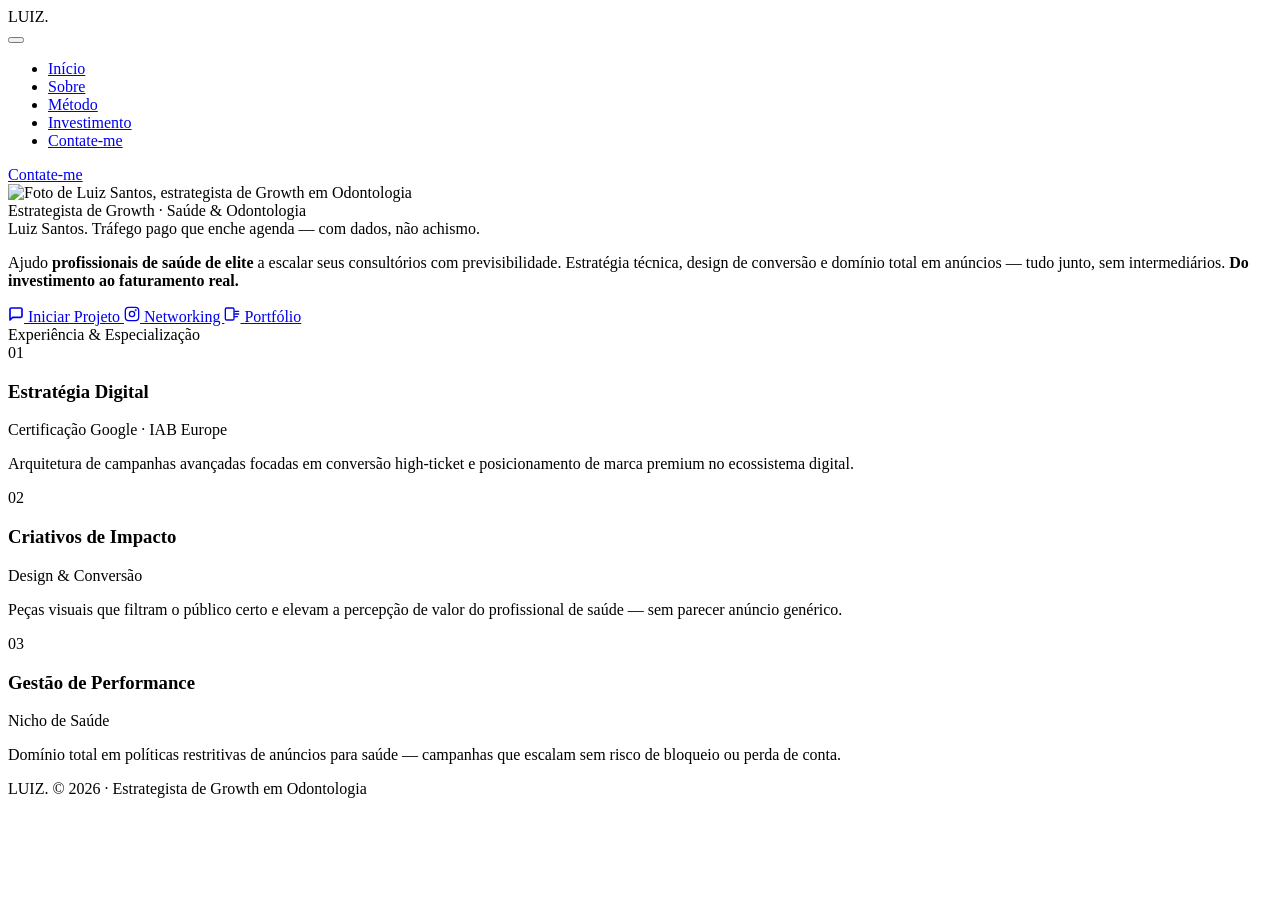
==== sobre.html @ 701291d8 "Add files via upload" ====
<!DOCTYPE html>
<html lang="pt-BR">
<head>
<meta charset="UTF-8">
<meta name="viewport" content="width=device-width, initial-scale=1.0">
<title>LUIZ. | Sobre — Estrategista de Growth em Odontologia</title>
<meta name="description" content="Conheça Luiz Santos, estrategista de Growth especializado em tráfego pago para clínicas odontológicas. Meta Ads, Google Ads e funis de conversão.">
<meta name="keywords" content="Luiz Santos, growth estrategista odontologia, tráfego pago saúde, marketing digital odontológico">
<meta name="author" content="Luiz Santos">
<meta name="robots" content="index, follow">
<meta name="theme-color" content="#0D1117">

<!-- Preload critical assets -->
<link rel="preconnect" href="https://fonts.googleapis.com">
<link rel="preconnect" href="https://fonts.gstatic.com" crossorigin>
<link rel="preload" as="style" href="css/main.css">

<!-- Open Graph -->
<meta property="og:type" content="website">
<meta property="og:url" content="https://luizgrowth.com.br/sobre.html">
<meta property="og:title" content="LUIZ. | Sobre — Estrategista de Growth">
<meta property="og:description" content="Estrategista de Growth especializado em odontologia. Transforme sua verba de tráfego pago em agenda cheia.">
<meta property="og:image" content="https://luizgrowth.com.br/assets/images/Photo3.png">
<meta property="og:locale" content="pt_BR">

<!-- Twitter Cards -->
<meta name="twitter:card" content="summary_large_image">
<meta name="twitter:title" content="LUIZ. | Sobre — Estrategista de Growth">
<meta name="twitter:description" content="Tráfego pago estratégico para clínicas odontológicas. Meta Ads & Google Ads com foco em ROI.">
<meta name="twitter:image" content="https://luizgrowth.com.br/assets/images/Photo3.png">

<!-- Favicon -->
<link rel="icon" type="image/svg+xml" href="assets/icons/favicon.svg">

<!-- Fonts -->
<link href="https://fonts.googleapis.com/css2?family=Inter:wght@300;400;500;600;700;800;900&display=swap" rel="stylesheet">

<!-- Styles -->
<link rel="stylesheet" href="css/main.css">

<!-- Google Analytics (GTM) -->
<script>
  (function(w,d,s,l,i){w[l]=w[l]||[];w[l].push({'gtm.start':
  new Date().getTime(),event:'gtm.js'});var f=d.getElementsByTagName(s)[0],
  j=d.createElement(s),dl=l!='dataLayer'?'&l='+l:'';j.async=true;j.src=
  'https://www.googletagmanager.com/gtm.js?id='+i+dl;f.parentNode.insertBefore(j,f);
  })(window,document,'script','dataLayer','GTM-XXXXXXX');
</script>
<!-- End Google Analytics (GTM) -->

<!-- Meta Pixel Code -->
<script>
!function(f,b,e,v,n,t,s)
{if(f.fbq)return;n=f.fbq=function(){n.callMethod?
n.callMethod.apply(n,arguments):n.queue.push(arguments)};
if(!f._fbq)f._fbq=n;n.push=n;n.loaded=!0;n.version='2.0';
n.queue=[];t=b.createElement(e);t.async=!0;
t.src=v;s=b.getElementsByTagName(e)[0];
s.parentNode.insertBefore(t,s)}(window, document,'script',
'https://connect.facebook.net/en_US/fbevents.js');
fbq('init', 'XXXXXXXXXXXXXXX');
fbq('track', 'PageView');
</script>
<noscript><img height="1" width="1" style="display:none"
src="https://www.facebook.com/tr?id=XXXXXXXXXXXXXXX&ev=PageView&noscript=1"
/></noscript>
<!-- End Meta Pixel Code -->
</head>
<body class="about-page">

<!-- Navigation -->
<nav role="navigation" aria-label="Navegação principal">
  <div class="logo">LUIZ<span>.</span></div>
  <button class="menu-toggle" aria-label="Abrir menu de navegação" aria-expanded="false">
    <span class="bar"></span>
    <span class="bar"></span>
    <span class="bar"></span>
  </button>
  <ul class="nav-links">
    <li><a href="index.html">Início</a></li>
    <li><a href="sobre.html">Sobre</a></li>
    <li><a href="index.html#metodo">Método</a></li>
    <li><a href="index.html#investimento">Investimento</a></li>
    <li class="nav-cta-mobile-item"><a href="https://forms.gle/Ld1fU1VTKWHojg2M8" class="nav-cta" target="_blank" rel="noopener noreferrer">Contate-me</a></li>
  </ul>
  <a href="https://forms.gle/Ld1fU1VTKWHojg2M8" class="nav-cta nav-cta-desktop" target="_blank" rel="noopener noreferrer">Contate-me</a>
</nav>

<main>
  <!-- Profile Photo -->
  <picture>
    <img src="assets/images/Photo3.png" alt="Foto de Luiz Santos, estrategista de Growth em Odontologia" class="profile-photo fade-in" loading="eager" fetchpriority="high" decoding="async" width="140" height="140">
  </picture>

  <!-- Eyebrow -->
  <div class="eyebrow fade-in">Estrategista de Growth · Saúde & Odontologia</div>

  <!-- Headline -->
  <div class="headline-block fade-in d1">
    <span class="name-line">Luiz Santos<span class="name-dot">.</span></span>
    <span class="role-line">Tráfego pago que enche agenda — com dados, não achismo.</span>
  </div>

  <!-- Bio -->
  <p class="bio fade-in d2">
    Ajudo <strong>profissionais de saúde de elite</strong> a escalar seus consultórios com previsibilidade. Estratégia técnica, design de conversão e domínio total em anúncios — tudo junto, sem intermediários. <strong>Do investimento ao faturamento real.</strong>
  </p>

  <!-- Action Buttons -->
  <div class="actions fade-in d3">
    <a href="https://forms.gle/Ld1fU1VTKWHojg2M8" target="_blank" rel="noopener noreferrer" class="btn btn-primary">
      <svg width="16" height="16" viewBox="0 0 24 24" fill="none" stroke="currentColor" stroke-width="2.5" stroke-linecap="round" stroke-linejoin="round">
        <path d="M21 15a2 2 0 0 1-2 2H7l-4 4V5a2 2 0 0 1 2-2h14a2 2 0 0 1 2 2z"/>
      </svg>
      Iniciar Projeto
    </a>
    <a href="https://www.instagram.com/souluizsantos/" target="_blank" rel="noopener noreferrer" class="btn btn-outline">
      <svg width="16" height="16" viewBox="0 0 24 24" fill="none" stroke="currentColor" stroke-width="2" stroke-linecap="round" stroke-linejoin="round">
        <rect x="2" y="2" width="20" height="20" rx="5"/>
        <circle cx="12" cy="12" r="4"/>
        <circle cx="17.5" cy="6.5" r="0.5" fill="currentColor"/>
      </svg>
      Networking
    </a>
    <a href="https://www.behance.net/souluizsantos" target="_blank" rel="noopener noreferrer" class="btn btn-outline">
      <svg width="16" height="16" viewBox="0 0 24 24" fill="none" stroke="currentColor" stroke-width="2" stroke-linecap="round" stroke-linejoin="round">
        <rect x="2" y="3" width="13" height="18" rx="2"/>
        <path d="M16 8h6"/>
        <path d="M16 12h6"/>
        <path d="M16 16h4"/>
      </svg>
      Portfólio
    </a>
  </div>

  <!-- Expertise Label -->
  <span class="expertise-label fade-in d4">Experiência & Especialização</span>

  <!-- Cards Grid -->
  <div class="about-cards fade-in d5">
    <article class="about-card hover-card reveal">
      <span class="about-card-num">01</span>
      <h3 class="about-card-title">Estratégia Digital</h3>
      <span class="about-card-tag">Certificação Google · IAB Europe</span>
      <p class="about-card-desc">Arquitetura de campanhas avançadas focadas em conversão high-ticket e posicionamento de marca premium no ecossistema digital.</p>
    </article>

    <article class="about-card hover-card reveal">
      <span class="about-card-num">02</span>
      <h3 class="about-card-title">Criativos de Impacto</h3>
      <span class="about-card-tag">Design & Conversão</span>
      <p class="about-card-desc">Peças visuais que filtram o público certo e elevam a percepção de valor do profissional de saúde — sem parecer anúncio genérico.</p>
    </article>

    <article class="about-card hover-card reveal">
      <span class="about-card-num">03</span>
      <h3 class="about-card-title">Gestão de Performance</h3>
      <span class="about-card-tag">Nicho de Saúde</span>
      <p class="about-card-desc">Domínio total em políticas restritivas de anúncios para saúde — campanhas que escalam sem risco de bloqueio ou perda de conta.</p>
    </article>
  </div>
</main>

<!-- Footer -->
<footer>
  <span class="footer-brand">LUIZ<span>.</span></span>
  <span>© 2026 · Estrategista de Growth em Odontologia</span>
</footer>

<!-- Scripts -->
<script src="js/main.js" defer></script>
</body>
</html>
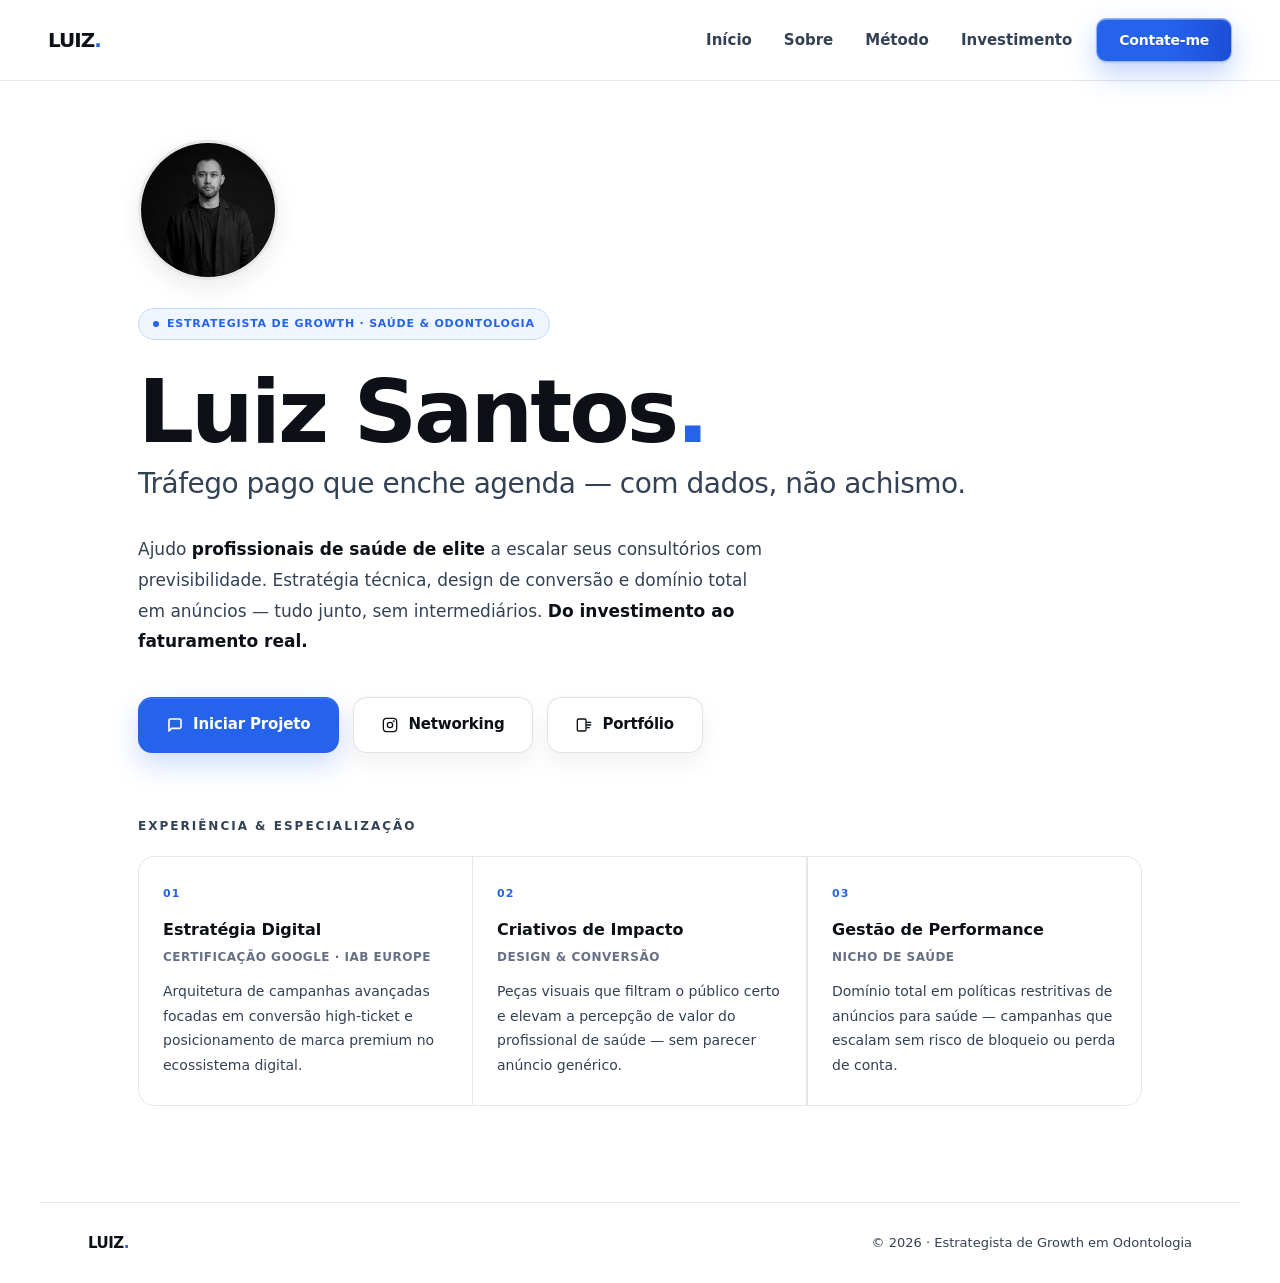
==== commit d5eacc64: "Add files via upload" ====
--- a/sobre.html
+++ b/sobre.html
@@ -77,7 +77,7 @@
     <span class="bar"></span>
   </button>
   <ul class="nav-links">
-    <li><a href="index.html">Início</a></li>
+    <li><a href="https://souluizsantos.github.io/Estrategista/">Início</a></li>
     <li><a href="sobre.html">Sobre</a></li>
     <li><a href="index.html#metodo">Método</a></li>
     <li><a href="index.html#investimento">Investimento</a></li>
--- a/css/main.css
+++ b/css/main.css
@@ -0,0 +1,2420 @@
+/* ========================================
+   LUIZ. | Growth Estrategista — Stylesheet
+   Premium Mobile-First Design System
+   ======================================== */
+
+/* ── Reset & Base ── */
+*, *::before, *::after { box-sizing: border-box; margin: 0; padding: 0; }
+
+:root {
+  /* Colors */
+  --navy: #0D1117;
+  --navy-light: #161B22;
+  --navy-soft: #334155;
+  --accent: #2563EB;
+  --accent-dark: #1D4ED8;
+  --accent-light: #EFF6FF;
+  --accent-mid: #BFDBFE;
+  --accent-glow: rgba(37, 99, 235, 0.15);
+  --muted: #475467;
+  --muted-light: #667085;
+  --border: #E5E7EB;
+  --border-light: #F3F4F6;
+  --surface: #F8FAFC;
+  --surface-white: #FFFFFF;
+  --white: #FFFFFF;
+  --success: #16A34A;
+  --success-bg: rgba(22, 163, 74, 0.1);
+  --error: #DC2626;
+  --error-bg: rgba(220, 38, 38, 0.1);
+  --focus-ring: rgba(37, 99, 235, 0.2);
+  --focus-ring-strong: rgba(37, 99, 235, 0.35);
+
+  /* Typography */
+  --font: 'Inter', system-ui, -apple-system, sans-serif;
+
+  /* Shadows */
+  --shadow-sm: 0 1px 2px rgba(0, 0, 0, 0.04);
+  --shadow-md: 0 4px 12px rgba(0, 0, 0, 0.06);
+  --shadow-lg: 0 8px 24px rgba(0, 0, 0, 0.08);
+  --shadow-xl: 0 12px 40px rgba(0, 0, 0, 0.1);
+  --shadow-glow: 0 0 40px var(--accent-glow);
+
+  /* Transitions */
+  --transition-fast: 0.15s ease;
+  --transition-base: 0.25s ease;
+  --transition-slow: 0.4s cubic-bezier(0.4, 0, 0.2, 1);
+
+  /* Spacing */
+  --container-max: 1200px;
+  --section-padding-x: 48px;
+  --section-padding-y: 96px;
+}
+
+/* Responsive typography scale */
+@media (max-width: 768px) {
+  :root {
+    --section-padding-x: 24px;
+    --section-padding-y: 64px;
+  }
+}
+
+@media (max-width: 480px) {
+  :root {
+    --section-padding-x: 20px;
+    --section-padding-y: 48px;
+  }
+}
+
+html {
+  scroll-behavior: smooth;
+  -webkit-font-smoothing: antialiased;
+  -moz-osx-font-smoothing: grayscale;
+}
+
+body {
+  font-family: var(--font);
+  color: var(--navy);
+  background: var(--surface-white);
+  font-size: 16px;
+  line-height: 1.6;
+  text-rendering: optimizeLegibility;
+  overflow-x: hidden;
+}
+
+img { max-width: 100%; height: auto; display: block; }
+
+/* ── Utility Classes ── */
+.sr-only {
+  position: absolute;
+  width: 1px; height: 1px;
+  padding: 0; margin: -1px;
+  overflow: hidden;
+  clip: rect(0, 0, 0, 0);
+  border: 0;
+}
+
+/* ── Animations ── */
+@keyframes fadeInUp {
+  from { opacity: 0; transform: translateY(32px); }
+  to { opacity: 1; transform: translateY(0); }
+}
+
+@keyframes fadeInLeft {
+  from { opacity: 0; transform: translateX(-32px); }
+  to { opacity: 1; transform: translateX(0); }
+}
+
+@keyframes fadeInRight {
+  from { opacity: 0; transform: translateX(32px); }
+  to { opacity: 1; transform: translateX(0); }
+}
+
+@keyframes pulse {
+  0%, 100% { opacity: 1; }
+  50% { opacity: 0.4; }
+}
+
+@keyframes shimmer {
+  0% { transform: translateX(-100%); }
+  100% { transform: translateX(400%); }
+}
+
+@keyframes stripMarquee {
+  0% { transform: translateX(0); }
+  100% { transform: translateX(calc(-50% - 6px)); }
+}
+
+@keyframes float {
+  0%, 100% { transform: translateY(0); }
+  50% { transform: translateY(-8px); }
+}
+
+@keyframes scaleIn {
+  from { opacity: 0; transform: scale(0.95); }
+  to { opacity: 1; transform: scale(1); }
+}
+
+/* Reveal on scroll animation */
+.reveal {
+  opacity: 0;
+  transform: translateY(32px) scale(0.985);
+  filter: blur(10px);
+  transition: opacity 0.7s cubic-bezier(0.22, 1, 0.36, 1), transform 0.7s cubic-bezier(0.22, 1, 0.36, 1), filter 0.7s cubic-bezier(0.22, 1, 0.36, 1);
+}
+
+.reveal.visible {
+  opacity: 1;
+  transform: translateY(0);
+  filter: blur(0);
+}
+
+.reveal-delay-1 { transition-delay: 0.1s; }
+.reveal-delay-2 { transition-delay: 0.2s; }
+.reveal-delay-3 { transition-delay: 0.3s; }
+.reveal-delay-4 { transition-delay: 0.4s; }
+
+/* Stagger animation for lists */
+.stagger-item {
+  opacity: 0;
+  transform: translateX(-12px);
+  transition: opacity 0.4s ease, transform 0.4s ease;
+}
+
+.stagger-item.visible {
+  opacity: 1;
+  transform: translateX(0);
+}
+
+/* Initial fade-in for hero */
+.fade-in {
+  opacity: 0;
+  transform: translateY(24px);
+  animation: fadeInUp 0.8s ease forwards;
+}
+
+.d1 { animation-delay: 0.1s; }
+.d2 { animation-delay: 0.25s; }
+.d3 { animation-delay: 0.4s; }
+.d4 { animation-delay: 0.55s; }
+.d5 { animation-delay: 0.7s; }
+
+/* ── Navigation ── */
+nav {
+  position: fixed;
+  top: 0; left: 0; right: 0;
+  z-index: 1000;
+  padding: 18px var(--section-padding-x);
+  display: flex;
+  align-items: center;
+  justify-content: space-between;
+  gap: 16px;
+  background: rgba(255, 255, 255, 0.96);
+  backdrop-filter: blur(16px) saturate(180%);
+  border-bottom: 1px solid var(--border);
+  transition: box-shadow var(--transition-base);
+}
+
+nav.scrolled {
+  box-shadow: var(--shadow-md);
+}
+
+.logo {
+  font-size: 20px;
+  font-weight: 800;
+  letter-spacing: -1px;
+  color: var(--navy);
+  cursor: pointer;
+  transition: opacity var(--transition-fast);
+}
+
+.logo:hover { opacity: 0.8; }
+.logo span { color: var(--accent); }
+
+/* Nav Links */
+.nav-links {
+  display: flex;
+  align-items: center;
+  gap: 32px;
+  list-style: none;
+  margin-left: auto;
+}
+
+.nav-cta-mobile-item {
+  display: none;
+}
+
+.nav-links a {
+  text-decoration: none;
+  font-size: 15px;
+  font-weight: 600;
+  color: var(--navy-soft);
+  transition: color var(--transition-fast), background-color var(--transition-fast), box-shadow var(--transition-fast);
+  position: relative;
+  display: inline-flex;
+  align-items: center;
+  min-height: 40px;
+  padding: 6px 0;
+  border-radius: 10px;
+}
+
+.nav-links a::after {
+  content: '';
+  position: absolute;
+  bottom: -4px;
+  left: 0;
+  width: 0;
+  height: 2px;
+  background: var(--accent);
+  transition: width var(--transition-base);
+}
+
+.nav-links a:hover { color: var(--accent); }
+.nav-links a:hover::after { width: 100%; }
+
+.nav-links a:focus-visible {
+  outline: none;
+  color: var(--accent-dark);
+  box-shadow: 0 0 0 4px var(--focus-ring);
+}
+
+.nav-links a.active {
+  color: var(--accent);
+}
+
+.nav-links a.active::after {
+  width: 100%;
+}
+
+/* Nav CTA Button - Premium compact style for navbar */
+.nav-cta {
+  background: linear-gradient(90deg, #2563EB 0%, #2563EB 52%, #1D4ED8 100%) !important;
+  color: #FFFFFF !important;
+  padding: 10px 22px;
+  border-radius: 10px;
+  font-size: 14px;
+  font-weight: 700;
+  text-decoration: none;
+  transition: all 0.25s ease;
+  display: inline-flex;
+  align-items: center;
+  justify-content: center;
+  border: 1px solid rgba(191, 219, 254, 0.72);
+  box-shadow: inset 0 1px 0 rgba(255, 255, 255, 0.3), 0 1px 2px rgba(15, 23, 42, 0.12), 0 12px 28px rgba(37, 99, 235, 0.28);
+  min-height: 44px;
+  letter-spacing: -0.24px;
+  margin-left: 8px;
+  text-shadow: 0 1px 1px rgba(15, 23, 42, 0.18);
+}
+
+.nav-links .nav-cta {
+  margin-left: 12px;
+  min-height: 44px;
+}
+
+.nav-cta-desktop {
+  flex-shrink: 0;
+}
+
+.nav-cta:hover {
+  background: linear-gradient(90deg, #2563EB 0%, #3B82F6 40%, #1D4ED8 100%) !important;
+  transform: translateY(-1px);
+  box-shadow: inset 0 1px 0 rgba(255, 255, 255, 0.38), 0 10px 24px rgba(37, 99, 235, 0.34), 0 2px 8px rgba(15, 23, 42, 0.12);
+  border-color: rgba(219, 234, 254, 0.95);
+}
+
+.nav-cta:active {
+  transform: translateY(0);
+  box-shadow: inset 0 1px 0 rgba(255, 255, 255, 0.22), 0 3px 10px rgba(37, 99, 235, 0.22);
+}
+
+.nav-cta:focus-visible {
+  outline: none;
+  box-shadow: inset 0 1px 0 rgba(255, 255, 255, 0.3), 0 0 0 4px rgba(191, 219, 254, 0.55), 0 12px 28px rgba(37, 99, 235, 0.28);
+}
+
+/* ── Mobile Menu Hamburger ── */
+.menu-toggle {
+  display: none;
+  background: transparent;
+  border: none;
+  cursor: pointer;
+  padding: 8px;
+  z-index: 1100;
+  width: 44px;
+  height: 44px;
+  border-radius: 8px;
+  transition: background var(--transition-fast);
+}
+
+.menu-toggle:hover {
+  background: var(--surface);
+}
+
+.menu-toggle:active {
+  background: var(--accent-light);
+}
+
+.menu-toggle:focus-visible {
+  outline: none;
+  box-shadow: 0 0 0 4px var(--focus-ring);
+}
+
+.menu-toggle .bar {
+  display: block;
+  width: 20px;
+  height: 2px;
+  background: var(--navy);
+  margin: 5px 0;
+  transition: all var(--transition-base);
+  border-radius: 2px;
+  transform-origin: center;
+}
+
+/* Hamburger to X animation */
+.menu-toggle.open .bar:nth-child(1) {
+  transform: rotate(45deg) translate(5px, 5px);
+}
+
+.menu-toggle.open .bar:nth-child(2) {
+  opacity: 0;
+  transform: translateX(-10px);
+}
+
+.menu-toggle.open .bar:nth-child(3) {
+  transform: rotate(-45deg) translate(5px, -5px);
+}
+
+/* Mobile Menu Panel */
+@media (max-width: 768px) {
+  .menu-toggle {
+    display: block;
+  }
+
+  .nav-links {
+    position: fixed;
+    top: 0;
+    right: -100%;
+    width: 320px;
+    max-width: 85vw;
+    height: 100vh;
+    background: rgba(255, 255, 255, 0.98);
+    backdrop-filter: blur(20px);
+    flex-direction: column;
+    align-items: stretch;
+    padding: 100px 32px 32px;
+    gap: 4px;
+    transition: right var(--transition-slow);
+    box-shadow: -8px 0 40px rgba(0, 0, 0, 0.1);
+    border-left: 1px solid var(--border);
+    z-index: 999;
+    overflow-y: auto;
+  }
+
+  .nav-links.open {
+    right: 0;
+  }
+
+  .nav-cta-desktop {
+    display: none;
+  }
+
+  .nav-cta-mobile-item {
+    display: block;
+  }
+
+  .nav-links a {
+    font-size: 16px;
+    padding: 16px 0;
+    border-bottom: 1px solid var(--border-light);
+    min-height: 56px;
+    display: flex;
+    align-items: center;
+  }
+
+  .nav-links a::after {
+    display: none;
+  }
+
+  .nav-cta {
+    width: 100%;
+    margin-top: 16px;
+    padding: 16px;
+  }
+
+  .nav-links .nav-cta {
+    margin-left: 0;
+    border-bottom: none;
+  }
+
+  /* Overlay when menu is open */
+  body.menu-open::after {
+    content: '';
+    position: fixed;
+    inset: 0;
+    background: rgba(0, 0, 0, 0.4);
+    backdrop-filter: blur(4px);
+    z-index: 998;
+    animation: fadeIn 0.3s ease;
+  }
+}
+
+@keyframes fadeIn {
+  from { opacity: 0; }
+  to { opacity: 1; }
+}
+
+/* ── Hero Section ── */
+.hero-wrap {
+  max-width: var(--container-max);
+  margin: 0 auto;
+}
+
+.hero {
+  padding: calc(140px - var(--section-padding-y) + var(--section-padding-y)) var(--section-padding-x) var(--section-padding-y);
+  display: grid;
+  grid-template-columns: 1fr 1fr;
+  gap: 64px;
+  align-items: center;
+  min-height: 100vh;
+}
+
+.hero > div:first-child {
+  order: 1;
+}
+
+.hero > .hero-card {
+  order: 2;
+}
+
+/* Hero Badge */
+.hero-badge {
+  display: inline-flex;
+  align-items: center;
+  gap: 8px;
+  background: var(--accent-light);
+  color: var(--accent);
+  padding: 6px 14px;
+  border-radius: 100px;
+  font-size: 11px;
+  font-weight: 700;
+  letter-spacing: 0.8px;
+  text-transform: uppercase;
+  margin-bottom: 28px;
+  border: 1px solid var(--accent-mid);
+  transition: all var(--transition-base);
+}
+
+.hero-badge:hover {
+  background: var(--accent-mid);
+  transform: scale(1.02);
+}
+
+.hero-badge::before {
+  content: '';
+  width: 6px;
+  height: 6px;
+  border-radius: 50%;
+  background: var(--accent);
+  display: block;
+  animation: pulse 2s infinite;
+}
+
+/* Hero Typography */
+h1 {
+  font-size: clamp(40px, 5vw, 64px);
+  font-weight: 800;
+  line-height: 1.05;
+  letter-spacing: -2px;
+  color: var(--navy);
+  margin-bottom: 8px;
+}
+
+.h1-accent {
+  color: var(--accent);
+  position: relative;
+}
+
+.h1-sub {
+  font-size: clamp(40px, 5vw, 64px);
+  font-weight: 300;
+  letter-spacing: -2px;
+  color: var(--muted);
+  display: block;
+  margin-bottom: 28px;
+}
+
+.hero-desc {
+  font-size: 17px;
+  color: var(--navy-soft);
+  line-height: 1.8;
+  max-width: 480px;
+  margin-bottom: 36px;
+  font-weight: 400;
+}
+
+.hero-desc strong {
+  color: var(--navy);
+  font-weight: 600;
+}
+
+/* Hero Actions */
+.hero-actions {
+  display: flex;
+  gap: 16px;
+  align-items: center;
+  margin-bottom: 40px;
+  flex-wrap: wrap;
+}
+
+/* ── Buttons ──
+   Premium button system with accessible contrast, smooth animations,
+   and consistent visual identity
+*/
+
+.btn {
+  display: inline-flex;
+  align-items: center;
+  justify-content: center;
+  gap: 10px;
+  font-family: var(--font);
+  font-weight: 700;
+  font-size: 15px;
+  line-height: 1.4;
+  text-decoration: none;
+  border: 1px solid transparent;
+  cursor: pointer;
+  transition: transform 0.25s ease, box-shadow 0.25s ease, border-color 0.25s ease, background-color 0.25s ease, color 0.25s ease;
+  min-height: 56px;
+  padding: 16px 28px;
+  border-radius: 14px;
+  position: relative;
+  overflow: hidden;
+  white-space: normal;
+  text-align: center;
+  outline: none;
+  isolation: isolate;
+}
+
+.btn:focus-visible {
+  box-shadow: 0 0 0 4px var(--focus-ring), 0 18px 38px rgba(15, 23, 42, 0.14);
+}
+
+.btn > * {
+  position: relative;
+  z-index: 1;
+}
+
+.btn::before {
+  content: '';
+  position: absolute;
+  top: 0;
+  left: -100%;
+  width: 100%;
+  height: 100%;
+  background: linear-gradient(90deg, transparent, rgba(255, 255, 255, 0.15), transparent);
+  transition: left 0.7s ease;
+  pointer-events: none;
+  z-index: 1;
+}
+
+.btn:hover::before {
+  left: 100%;
+}
+
+/* ── Primary Button (CTA) ── */
+.btn-primary {
+  background: #2563EB;
+  color: #FFFFFF;
+  border: 1px solid rgba(37, 99, 235, 0.24);
+  box-shadow:
+    0 12px 28px rgba(37, 99, 235, 0.22),
+    0 1px 0 rgba(255, 255, 255, 0.12) inset;
+  letter-spacing: -0.15px;
+}
+
+.btn-primary:hover {
+  background: #1D4ED8;
+  transform: translateY(-2px);
+  box-shadow:
+    0 18px 34px rgba(37, 99, 235, 0.28),
+    0 6px 16px rgba(37, 99, 235, 0.16);
+  border-color: rgba(147, 197, 253, 0.4);
+}
+
+.btn-primary:active {
+  transform: translateY(0);
+  box-shadow:
+    0 10px 22px rgba(37, 99, 235, 0.22),
+    0 2px 8px rgba(37, 99, 235, 0.14);
+}
+
+.btn-primary:disabled {
+  opacity: 0.5;
+  cursor: not-allowed;
+  transform: none;
+}
+
+/* ── Ghost Button (Secondary) ── */
+.btn-ghost {
+  background: rgba(255, 255, 255, 0.88);
+  color: var(--navy);
+  padding: 16px 24px;
+  min-height: 56px;
+  border: 1px solid rgba(13, 17, 23, 0.08);
+  font-weight: 600;
+  box-shadow: 0 10px 24px rgba(15, 23, 42, 0.06);
+}
+
+.btn-ghost:hover {
+  color: var(--accent-dark);
+  background: var(--accent-light);
+  border-color: rgba(37, 99, 235, 0.18);
+  transform: translateY(-2px);
+  box-shadow: 0 14px 28px rgba(37, 99, 235, 0.12);
+}
+
+.btn-ghost:active {
+  transform: translateY(0);
+  background: #DBEAFE;
+}
+
+.btn-ghost .arrow {
+  transition: transform 0.3s cubic-bezier(0.4, 0, 0.2, 1);
+  display: inline-block;
+  font-size: 18px;
+  line-height: 1;
+}
+
+.btn-ghost:hover .arrow {
+  transform: translateX(8px);
+}
+
+/* ── Outline Button (Tertiary) ── */
+.btn-outline {
+  background: rgba(255, 255, 255, 0.9);
+  border: 1px solid rgba(13, 17, 23, 0.12);
+  color: var(--navy);
+  padding: 15px 28px;
+  min-height: 56px;
+  font-weight: 600;
+  letter-spacing: -0.2px;
+  box-shadow: 0 10px 24px rgba(15, 23, 42, 0.06);
+}
+
+.btn-outline:hover {
+  border-color: rgba(37, 99, 235, 0.25);
+  background: #FFFFFF;
+  color: var(--accent-dark);
+  transform: translateY(-2px);
+  box-shadow: 0 16px 30px rgba(15, 23, 42, 0.1);
+}
+
+.btn-outline:active {
+  transform: translateY(0);
+  background: #EFF6FF;
+  color: var(--navy);
+  border-color: rgba(37, 99, 235, 0.18);
+}
+
+/* ── White Button (Dark Background) ── */
+.btn-white {
+  background: #2563EB;
+  color: #FFFFFF;
+  padding: 18px 32px;
+  width: 100%;
+  font-weight: 700;
+  letter-spacing: -0.3px;
+  border: 1px solid rgba(37, 99, 235, 0.24);
+  box-shadow:
+    0 4px 16px rgba(37, 99, 235, 0.2),
+    0 1px 0 rgba(255, 255, 255, 0.12) inset;
+  transition: all 0.3s cubic-bezier(0.4, 0, 0.2, 1);
+}
+
+.btn-white:hover {
+  background: #1D4ED8;
+  color: #FFFFFF;
+  transform: translateY(-2px);
+  box-shadow:
+    0 16px 32px rgba(37, 99, 235, 0.28),
+    0 4px 12px rgba(37, 99, 235, 0.18);
+  border-color: rgba(147, 197, 253, 0.4);
+}
+
+.btn-white:active {
+  transform: translateY(0);
+  box-shadow:
+    0 8px 20px rgba(37, 99, 235, 0.2),
+    0 2px 4px rgba(37, 99, 235, 0.14);
+}
+
+.btn-white:focus-visible {
+  box-shadow:
+    0 0 0 4px rgba(255, 255, 255, 0.16),
+    0 0 0 8px var(--focus-ring-strong),
+    0 18px 38px rgba(37, 99, 235, 0.22);
+}
+
+/* ── Mobile Optimizations ── */
+@media (max-width: 768px) {
+  .btn {
+    min-height: 52px;
+    padding: 16px 24px;
+    font-size: 15px;
+    /* Ensure touch target is at least 48x48 */
+    min-width: 48px;
+  }
+
+  .btn-primary,
+  .btn-ghost,
+  .btn-outline {
+    width: 100%;
+    justify-content: center;
+  }
+
+  .nav-cta {
+    width: 100%;
+    padding: 16px 24px;
+  }
+}
+
+@media (max-width: 480px) {
+  .btn {
+    padding: 16px 20px;
+    font-size: 14px;
+    border-radius: 10px;
+  }
+
+  .btn-primary,
+  .btn-white {
+    font-size: 15px;
+  }
+}
+
+/* ── Reduced Motion ── */
+@media (prefers-reduced-motion: reduce) {
+  .fade-in,
+  .reveal,
+  .hover-card,
+  .btn,
+  .btn::before,
+  .btn-ghost .arrow,
+  .dash-testi-dots .dot,
+  .hero-card,
+  .dash-bar,
+  .strip-tag {
+    transition: none;
+  }
+
+  .fade-in,
+  .reveal {
+    animation: none;
+    opacity: 1;
+    transform: none;
+    filter: none;
+  }
+
+  .btn:hover::before {
+    left: -100%;
+  }
+
+  .strip-track {
+    animation: none;
+  }
+}
+
+/* Trust Row */
+.trust-row {
+  display: flex;
+  gap: 24px;
+  align-items: center;
+  flex-wrap: wrap;
+}
+
+.trust-item {
+  display: flex;
+  align-items: center;
+  gap: 8px;
+  font-size: 13px;
+  color: var(--navy-soft);
+  font-weight: 500;
+  background: var(--surface);
+  padding: 8px 14px;
+  border-radius: 999px;
+  border: 1px solid var(--border-light);
+}
+
+.trust-dot {
+  width: 4px;
+  height: 4px;
+  border-radius: 50%;
+  background: var(--border);
+}
+
+/* ── Hero Card / Dashboard ── */
+.hero-card {
+  background: var(--surface-white);
+  border-radius: 24px;
+  padding: 32px;
+  color: var(--navy);
+  position: relative;
+  overflow: hidden;
+  border: 1px solid var(--border);
+  box-shadow: var(--shadow-xl);
+  transition: all var(--transition-slow);
+}
+
+.hero-card:hover {
+  box-shadow: var(--shadow-xl), var(--shadow-glow);
+  transform: translateY(-4px);
+}
+
+.hero-card::before {
+  content: '';
+  position: absolute;
+  top: 0;
+  left: -100%;
+  width: 60%;
+  height: 100%;
+  background: linear-gradient(90deg, transparent, rgba(255, 255, 255, 0.5), transparent);
+  animation: shimmer 4s ease-in-out infinite;
+  pointer-events: none;
+  z-index: 2;
+}
+
+.hero-card::after {
+  content: '';
+  position: absolute;
+  top: -80px;
+  right: -80px;
+  width: 240px;
+  height: 240px;
+  border-radius: 50%;
+  background: radial-gradient(circle, var(--accent-glow) 0%, transparent 70%);
+  pointer-events: none;
+  z-index: 1;
+}
+
+/* Dashboard Header */
+.dash-header {
+  display: flex;
+  align-items: center;
+  justify-content: space-between;
+  margin-bottom: 20px;
+  position: relative;
+  z-index: 3;
+}
+
+.dash-title {
+  font-size: 13px;
+  font-weight: 600;
+  color: var(--navy);
+  letter-spacing: -0.3px;
+}
+
+.dash-status {
+  display: inline-flex;
+  align-items: center;
+  gap: 6px;
+  background: var(--success-bg);
+  color: var(--success);
+  padding: 4px 12px;
+  border-radius: 100px;
+  font-size: 10px;
+  font-weight: 700;
+  letter-spacing: 0.5px;
+  text-transform: uppercase;
+  border: 1px solid rgba(22, 163, 74, 0.2);
+}
+
+.dash-status::before {
+  content: '';
+  width: 5px;
+  height: 5px;
+  border-radius: 50%;
+  background: var(--success);
+  display: block;
+  animation: pulse 2s infinite;
+}
+
+/* Mini Chart */
+.dash-chart {
+  display: flex;
+  align-items: flex-end;
+  gap: 6px;
+  height: 56px;
+  margin-bottom: 8px;
+  position: relative;
+  z-index: 3;
+}
+
+.dash-bar {
+  flex: 1;
+  border-radius: 6px 6px 0 0;
+  background: linear-gradient(to top, var(--accent-light), var(--accent-mid));
+  transition: transform 0.3s ease, background 0.3s ease;
+  transform-origin: bottom;
+}
+
+.dash-bar:hover {
+  transform: scaleY(1.1);
+  background: linear-gradient(to top, var(--accent), var(--accent-dark));
+}
+
+.dash-bar:nth-child(1) { height: 35%; animation-delay: 0ms; }
+.dash-bar:nth-child(2) { height: 48%; animation-delay: 50ms; }
+.dash-bar:nth-child(3) { height: 42%; animation-delay: 100ms; }
+.dash-bar:nth-child(4) { height: 60%; animation-delay: 150ms; }
+.dash-bar:nth-child(5) { height: 55%; animation-delay: 200ms; }
+.dash-bar:nth-child(6) { height: 72%; animation-delay: 250ms; }
+.dash-bar:nth-child(7) { height: 68%; animation-delay: 300ms; }
+.dash-bar:nth-child(8) { height: 85%; background: linear-gradient(to top, var(--accent), var(--accent-dark)); }
+.dash-bar:nth-child(9) { height: 78%; animation-delay: 350ms; }
+.dash-bar:nth-child(10) { height: 95%; background: linear-gradient(to top, var(--accent-dark), var(--accent)); }
+
+.dash-chart-label {
+  display: flex;
+  justify-content: space-between;
+  font-size: 11px;
+  color: var(--muted-light);
+  margin-top: 6px;
+  margin-bottom: 20px;
+  position: relative;
+  z-index: 3;
+}
+
+/* Metrics Grid */
+.dash-metrics {
+  display: grid;
+  grid-template-columns: repeat(2, 1fr);
+  gap: 12px;
+  position: relative;
+  z-index: 3;
+}
+
+.dash-metric {
+  background: var(--surface);
+  border: 1px solid var(--border-light);
+  border-radius: 14px;
+  padding: 16px;
+  transition: all var(--transition-base);
+}
+
+.dash-metric:hover {
+  background: var(--surface-white);
+  box-shadow: var(--shadow-md);
+  transform: translateY(-2px);
+}
+
+.dash-metric-top {
+  display: flex;
+  align-items: center;
+  justify-content: space-between;
+  margin-bottom: 8px;
+}
+
+.dash-metric-label {
+  font-size: 11px;
+  color: var(--muted-light);
+  font-weight: 600;
+  text-transform: uppercase;
+  letter-spacing: 0.5px;
+}
+
+.dash-trend {
+  display: inline-flex;
+  align-items: center;
+  gap: 3px;
+  font-size: 10px;
+  font-weight: 700;
+  padding: 2px 8px;
+  border-radius: 6px;
+}
+
+.dash-trend.up {
+  background: var(--success-bg);
+  color: var(--success);
+}
+
+.dash-trend.down {
+  background: var(--error-bg);
+  color: var(--error);
+}
+
+.dash-metric-value {
+  display: inline-flex;
+  align-items: baseline;
+  gap: 2px;
+  font-size: 26px;
+  font-weight: 800;
+  letter-spacing: -1px;
+  color: var(--navy);
+  line-height: 1;
+}
+
+.dash-metric-value .countup-value {
+  font-size: inherit;
+  font-weight: inherit;
+  letter-spacing: inherit;
+  color: inherit;
+  line-height: inherit;
+}
+
+.dash-metric-value .countup-affix {
+  color: var(--accent);
+  font-size: 16px;
+}
+
+.dash-metric-value .countup-affix-prefix {
+  margin-right: 2px;
+}
+
+.dash-metric-sub {
+  font-size: 12px;
+  color: var(--navy-soft);
+  margin-top: 6px;
+  font-weight: 500;
+  line-height: 1.55;
+}
+
+/* Testimonial Carousel */
+.dash-testi-carousel {
+  margin-top: 20px;
+  background: var(--surface);
+  border: 1px solid var(--border);
+  border-radius: 14px;
+  padding: 16px;
+  position: relative;
+  z-index: 3;
+  min-height: 120px;
+  touch-action: pan-y;
+}
+
+.dash-testi-slide {
+  position: absolute;
+  top: 16px;
+  left: 16px;
+  right: 16px;
+  opacity: 0;
+  transform: translateX(20px);
+  transition: opacity 0.5s ease, transform 0.5s ease;
+  pointer-events: none;
+}
+
+.dash-testi-slide.active {
+  opacity: 1;
+  transform: translateX(0);
+  pointer-events: auto;
+  position: relative;
+  top: auto;
+  left: auto;
+  right: auto;
+}
+
+.dash-testi-quote {
+  font-size: 14px;
+  color: var(--navy-soft);
+  line-height: 1.7;
+  font-style: italic;
+}
+
+.dash-testi-author {
+  margin-top: 12px;
+  display: flex;
+  align-items: center;
+  gap: 10px;
+}
+
+.dash-testi-avatar {
+  width: 32px;
+  height: 32px;
+  border-radius: 50%;
+  background: #2563EB;
+  display: flex;
+  align-items: center;
+  justify-content: center;
+  font-size: 11px;
+  font-weight: 700;
+  color: var(--white);
+  box-shadow: 0 2px 8px var(--accent-glow);
+}
+
+.dash-testi-name {
+  font-size: 12px;
+  font-weight: 600;
+  color: var(--navy);
+}
+
+.dash-testi-clinic {
+  font-size: 11px;
+  color: var(--muted-light);
+  text-transform: uppercase;
+  letter-spacing: 0.5px;
+}
+
+.dash-testi-dots {
+  display: flex;
+  justify-content: center;
+  gap: 8px;
+  margin-top: 14px;
+}
+
+.dash-testi-dots .dot {
+  width: 12px;
+  height: 12px;
+  border-radius: 50%;
+  background: #CBD5E1;
+  transition: all var(--transition-base);
+  cursor: pointer;
+  border: 2px solid transparent;
+  padding: 0;
+}
+
+.dash-testi-dots .dot:hover {
+  background: var(--accent-mid);
+  transform: scale(1.15);
+  border-color: rgba(37, 99, 235, 0.3);
+}
+
+.dash-testi-dots .dot.active {
+  background: var(--accent);
+  box-shadow: 0 0 12px var(--accent-glow);
+  border-color: rgba(29, 78, 216, 0.4);
+}
+
+.dash-testi-dots .dot:focus-visible {
+  outline: 2px solid var(--accent);
+  outline-offset: 2px;
+}
+
+/* ── Strip Section ── */
+.strip {
+  border-top: 1px solid var(--border);
+  border-bottom: 1px solid var(--border);
+  padding: 20px var(--section-padding-x);
+  display: flex;
+  align-items: center;
+  gap: 32px;
+  justify-content: center;
+  background: var(--surface);
+  overflow: hidden;
+}
+
+.strip-label {
+  font-size: 12px;
+  color: var(--navy-soft);
+  font-weight: 600;
+  white-space: nowrap;
+  text-transform: uppercase;
+  letter-spacing: 0.5px;
+}
+
+.strip-tags {
+  overflow: hidden;
+}
+
+.strip-track {
+  display: flex;
+  gap: 12px;
+  flex-wrap: wrap;
+  justify-content: center;
+}
+
+.strip-group {
+  display: flex;
+  gap: 12px;
+  flex-wrap: wrap;
+  justify-content: center;
+}
+
+.strip-group[aria-hidden='true'] {
+  display: none;
+}
+
+.strip-tag {
+  font-size: 13px;
+  font-weight: 600;
+  color: var(--navy-soft);
+  padding: 8px 16px;
+  border: 1px solid var(--border);
+  border-radius: 100px;
+  background: var(--surface-white);
+  white-space: nowrap;
+  transition: all var(--transition-fast);
+}
+
+.strip-tag:hover {
+  border-color: var(--accent);
+  color: var(--accent);
+  background: var(--accent-light);
+  transform: translateY(-2px);
+}
+
+/* ── Sections ── */
+section {
+  padding: var(--section-padding-y) var(--section-padding-x);
+  max-width: var(--container-max);
+  margin: 0 auto;
+}
+
+.section-label {
+  font-size: 11px;
+  font-weight: 700;
+  letter-spacing: 2px;
+  text-transform: uppercase;
+  color: var(--accent);
+  margin-bottom: 14px;
+  display: block;
+}
+
+h2 {
+  font-size: clamp(28px, 4vw, 42px);
+  font-weight: 800;
+  line-height: 1.15;
+  letter-spacing: -1.5px;
+  color: var(--navy);
+  margin-bottom: 14px;
+}
+
+h2 em {
+  color: var(--accent);
+  font-style: normal;
+  position: relative;
+}
+
+h2 em::after {
+  content: '';
+  position: absolute;
+  bottom: 2px;
+  left: 0;
+  width: 100%;
+  height: 8px;
+  background: var(--accent-light);
+  z-index: -1;
+  border-radius: 4px;
+}
+
+.section-desc {
+  font-size: 17px;
+  color: var(--navy-soft);
+  max-width: 640px;
+  line-height: 1.8;
+}
+
+/* ── Method Grid ── */
+.method-grid {
+  display: grid;
+  grid-template-columns: repeat(4, 1fr);
+  gap: 2px;
+  background: var(--border);
+  border: 1px solid var(--border);
+  border-radius: 16px;
+  overflow: hidden;
+  margin-top: 48px;
+}
+
+.method-item {
+  background: var(--surface-white); /* Fallback for browsers that don't support backdrop-filter */
+  padding: 32px 24px;
+  transition: all var(--transition-base);
+  position: relative;
+}
+
+.method-item::before {
+  content: '';
+  position: absolute;
+  top: 0;
+  left: 0;
+  width: 100%;
+  height: 3px;
+  background: var(--accent);
+  transform: scaleX(0);
+  transition: transform var(--transition-base);
+}
+
+.method-item:hover {
+  background: var(--surface);
+  transform: translateY(-4px);
+  box-shadow: var(--shadow-lg);
+}
+
+.method-item:hover::before {
+  transform: scaleX(1);
+}
+
+.method-num {
+  width: 36px;
+  height: 36px;
+  border-radius: 10px;
+  background: #2563EB;
+  color: var(--white);
+  display: flex;
+  align-items: center;
+  justify-content: center;
+  font-size: 13px;
+  font-weight: 700;
+  margin-bottom: 20px;
+  box-shadow: 0 4px 12px var(--accent-glow);
+}
+
+.method-title {
+  font-size: 16px;
+  font-weight: 700;
+  color: var(--navy);
+  margin-bottom: 10px;
+}
+
+.method-desc {
+  font-size: 14px;
+  color: var(--navy-soft);
+  line-height: 1.75;
+}
+
+/* ── Diferenciais ── */
+.diff-outer {
+  max-width: var(--container-max);
+  margin: 0 auto;
+  padding: 0 var(--section-padding-x) var(--section-padding-y);
+}
+
+.diff-section {
+  background: var(--surface);
+  border-radius: 24px;
+  padding: 64px;
+}
+
+.diff-grid {
+  display: grid;
+  grid-template-columns: repeat(2, 1fr);
+  gap: 0;
+  position: relative;
+  margin-top: 48px;
+}
+
+/* Divider lines */
+.diff-grid::before {
+  content: '';
+  position: absolute;
+  top: 16px;
+  bottom: 16px;
+  left: 50%;
+  width: 1px;
+  background: linear-gradient(to bottom, transparent 0%, var(--border) 20%, var(--border) 80%, transparent 100%);
+  transform: translateX(-50%);
+  pointer-events: none;
+}
+
+.diff-grid::after {
+  content: '';
+  position: absolute;
+  left: 16px;
+  right: 16px;
+  top: 50%;
+  height: 1px;
+  background: linear-gradient(to right, transparent 0%, var(--border) 20%, var(--border) 80%, transparent 100%);
+  transform: translateY(-50%);
+  pointer-events: none;
+}
+
+.diff-item {
+  padding: 36px;
+  position: relative;
+  z-index: 1;
+  transition: all var(--transition-base);
+}
+
+.diff-item:hover {
+  background: var(--surface-white);
+  transform: translateY(-4px);
+  box-shadow: var(--shadow-md);
+}
+
+.diff-grid .diff-item:nth-child(1) { padding-right: 48px; padding-bottom: 48px; }
+.diff-grid .diff-item:nth-child(2) { padding-left: 48px; padding-bottom: 48px; }
+.diff-grid .diff-item:nth-child(3) { padding-right: 48px; padding-top: 48px; }
+.diff-grid .diff-item:nth-child(4) { padding-left: 48px; padding-top: 48px; }
+
+.diff-icon {
+  width: 48px;
+  height: 48px;
+  min-width: 48px;
+  border-radius: 12px;
+  background: linear-gradient(135deg, var(--accent-light), var(--accent-mid));
+  display: flex;
+  align-items: center;
+  justify-content: center;
+  margin-bottom: 16px;
+  transition: all var(--transition-base);
+  box-shadow: 0 4px 12px var(--accent-glow);
+}
+
+.diff-item:hover .diff-icon {
+  transform: scale(1.1) rotate(5deg);
+  box-shadow: 0 8px 20px var(--accent-glow);
+}
+
+.diff-icon svg {
+  width: 22px;
+  height: 22px;
+  stroke: var(--accent-dark);
+  transition: stroke var(--transition-base);
+}
+
+.diff-item:hover .diff-icon svg {
+  stroke: var(--accent);
+}
+
+.diff-title {
+  font-size: 16px;
+  font-weight: 700;
+  color: var(--navy);
+  margin-bottom: 8px;
+}
+
+.diff-desc {
+  font-size: 14px;
+  color: var(--navy-soft);
+  line-height: 1.75;
+}
+
+@media (min-width: 769px) {
+  .diff-section {
+    position: relative;
+    overflow: hidden;
+  }
+
+  .diff-grid {
+    perspective: 1400px;
+  }
+
+  .diff-grid .diff-item {
+    transform-style: preserve-3d;
+    transition: transform 0.7s cubic-bezier(0.22, 1, 0.36, 1), box-shadow 0.35s ease, background-color 0.35s ease, border-color 0.35s ease;
+  }
+
+  .diff-grid .diff-item.reveal:nth-child(1),
+  .diff-grid .diff-item.reveal:nth-child(3) {
+    transform: translate3d(-36px, 32px, 0) rotateY(7deg) scale(0.97);
+  }
+
+  .diff-grid .diff-item.reveal:nth-child(2),
+  .diff-grid .diff-item.reveal:nth-child(4) {
+    transform: translate3d(36px, 32px, 0) rotateY(-7deg) scale(0.97);
+  }
+
+  .diff-grid .diff-item.reveal.visible {
+    transform: translate3d(0, 0, 0) rotateY(0) scale(1);
+  }
+
+  .diff-grid .diff-item:nth-child(1) { transition-delay: 0.03s; }
+  .diff-grid .diff-item:nth-child(2) { transition-delay: 0.11s; }
+  .diff-grid .diff-item:nth-child(3) { transition-delay: 0.19s; }
+  .diff-grid .diff-item:nth-child(4) { transition-delay: 0.27s; }
+
+  .diff-grid .diff-item .diff-icon {
+    transform: translateY(10px) rotate(-6deg) scale(0.94);
+    opacity: 0.84;
+    transition: transform 0.65s cubic-bezier(0.22, 1, 0.36, 1), box-shadow 0.35s ease, opacity 0.35s ease;
+  }
+
+  .diff-grid .diff-item:nth-child(2) .diff-icon,
+  .diff-grid .diff-item:nth-child(4) .diff-icon {
+    transform: translateY(10px) rotate(6deg) scale(0.94);
+  }
+
+  .diff-grid .diff-item .diff-title,
+  .diff-grid .diff-item .diff-desc {
+    transition: transform 0.55s cubic-bezier(0.22, 1, 0.36, 1), opacity 0.55s ease;
+  }
+
+  .diff-grid .diff-item .diff-title {
+    transform: translateY(8px);
+    opacity: 0.86;
+  }
+
+  .diff-grid .diff-item .diff-desc {
+    transform: translateY(12px);
+    opacity: 0.76;
+  }
+
+  .diff-grid .diff-item.visible .diff-icon,
+  .diff-grid .diff-item.visible .diff-title,
+  .diff-grid .diff-item.visible .diff-desc {
+    transform: translateY(0) rotate(0) scale(1);
+    opacity: 1;
+  }
+
+  .diff-grid .diff-item:hover {
+    background: rgba(255, 255, 255, 0.92);
+    transform: translateY(-10px) scale(1.015);
+    box-shadow: 0 24px 48px rgba(15, 23, 42, 0.14), 0 10px 24px rgba(37, 99, 235, 0.12);
+  }
+
+  .diff-grid .diff-item:hover .diff-icon {
+    transform: translateY(-2px) rotate(8deg) scale(1.08);
+    box-shadow: 0 12px 28px rgba(37, 99, 235, 0.2);
+  }
+
+  .diff-grid .diff-item:nth-child(2):hover .diff-icon,
+  .diff-grid .diff-item:nth-child(4):hover .diff-icon {
+    transform: translateY(-2px) rotate(-8deg) scale(1.08);
+  }
+}
+
+/* ── CTA Section ── */
+.cta-outer {
+  max-width: var(--container-max);
+  margin: 0 auto;
+  padding: 0 var(--section-padding-x) var(--section-padding-y);
+}
+
+.cta-section {
+  background: linear-gradient(135deg, var(--navy), var(--navy-light));
+  border-radius: 24px;
+  padding: 64px;
+  display: grid;
+  grid-template-columns: 1fr 1fr;
+  gap: 56px;
+  align-items: start;
+  color: var(--white);
+  position: relative;
+  overflow: hidden;
+}
+
+.cta-section::before {
+  content: '';
+  position: absolute;
+  top: -50%;
+  right: -20%;
+  width: 400px;
+  height: 400px;
+  border-radius: 50%;
+  background: radial-gradient(circle, var(--accent-glow) 0%, transparent 70%);
+  pointer-events: none;
+}
+
+.cta-section h2 {
+  color: var(--white);
+}
+
+.cta-section h2 em {
+  color: #2563EB;
+}
+
+.cta-section h2 em::after {
+  background: rgba(96, 165, 250, 0); /* Lighter blue highlight for CTA section */
+}
+
+.cta-section .section-label {
+  color: rgba(255, 255, 255, 0.72);
+}
+
+.cta-desc {
+  font-size: 16px;
+  color: rgba(255, 255, 255, 0.82);
+  line-height: 1.8;
+  margin-top: 14px;
+}
+
+.cta-nota {
+  margin-top: 28px;
+  font-size: 14px;
+  color: rgba(255, 255, 255, 0.72);
+  line-height: 1.75;
+  border-top: 1px solid rgba(255, 255, 255, 0.1);
+  padding-top: 20px;
+}
+
+.cta-nota strong {
+  color: rgba(255, 255, 255, 0.94);
+}
+
+/* CTA Card */
+.cta-card {
+  background: rgba(255, 255, 255, 0.06);
+  border: 1px solid rgba(255, 255, 255, 0.12);
+  border-radius: 20px;
+  padding: 32px;
+  backdrop-filter: blur(10px);
+  transition: all var(--transition-base);
+}
+
+.cta-card:hover {
+  background: rgba(255, 255, 255, 0.08);
+  border-color: rgba(255, 255, 255, 0.2);
+  transform: translateY(-4px);
+  box-shadow: 0 20px 40px rgba(0, 0, 0, 0.3);
+}
+
+.entrada-pill {
+  display: inline-block;
+  background: rgba(96, 165, 250, 0.18);
+  color: #DBEAFE;
+  font-size: 11px;
+  font-weight: 700;
+  letter-spacing: 1px;
+  text-transform: uppercase;
+  padding: 6px 14px;
+  border-radius: 100px;
+  margin-bottom: 20px;
+  border: 1px solid rgba(96, 165, 250, 0.3);
+}
+
+.price-block {
+  margin-bottom: 24px;
+}
+
+.price-label {
+  font-size: 12px;
+  color: rgba(255, 255, 255, 0.72);
+  font-weight: 600;
+  text-transform: uppercase;
+  letter-spacing: 1px;
+  margin-bottom: 6px;
+}
+
+.price {
+  font-size: 52px;
+  font-weight: 800;
+  letter-spacing: -2px;
+  color: var(--white);
+  line-height: 1;
+}
+
+.price sub {
+  font-size: 22px;
+  font-weight: 600;
+  letter-spacing: 0;
+  vertical-align: baseline;
+}
+
+.price-period {
+  font-size: 14px;
+  color: rgba(255, 255, 255, 0.74);
+  margin-top: 4px;
+}
+
+/* Features List */
+.features-list {
+  list-style: none;
+  display: flex;
+  flex-direction: column;
+  gap: 14px;
+  margin-bottom: 28px;
+  border-top: 1px solid rgba(255, 255, 255, 0.1);
+  padding-top: 24px;
+}
+
+.features-list li {
+  display: flex;
+  gap: 12px;
+  align-items: flex-start;
+  font-size: 15px;
+  color: rgba(255, 255, 255, 0.9);
+  line-height: 1.65;
+  opacity: 0;
+  transform: translateX(-12px);
+  transition: opacity 0.4s ease, transform 0.4s ease;
+}
+
+.features-list li.visible {
+  opacity: 1;
+  transform: translateX(0);
+}
+
+.features-list li:nth-child(1) { transition-delay: 0.1s; }
+.features-list li:nth-child(2) { transition-delay: 0.15s; }
+.features-list li:nth-child(3) { transition-delay: 0.2s; }
+.features-list li:nth-child(4) { transition-delay: 0.25s; }
+.features-list li:nth-child(5) { transition-delay: 0.3s; }
+
+.check {
+  width: 20px;
+  height: 20px;
+  min-width: 20px;
+  border-radius: 50%;
+  border: 1px solid rgba(96, 165, 250, 0.4);
+  background: rgba(96, 165, 250, 0.15);
+  display: flex;
+  align-items: center;
+  justify-content: center;
+  margin-top: 1px;
+  transition: all var(--transition-fast);
+}
+
+.check svg {
+  width: 11px;
+  height: 11px;
+}
+
+.features-list li:hover .check {
+  background: rgba(96, 165, 250, 0.3);
+  transform: scale(1.1);
+}
+
+.guarantee {
+  font-size: 12px;
+  color: rgba(255, 255, 255, 0.72);
+  text-align: center;
+  margin-top: 12px;
+  font-weight: 500;
+}
+
+.hover-card {
+  isolation: isolate;
+  will-change: transform;
+}
+
+.hover-card::after {
+  content: '';
+  position: absolute;
+  inset: 0;
+  border-radius: inherit;
+  border: 1px solid rgba(147, 197, 253, 0);
+  box-shadow: 0 18px 40px rgba(37, 99, 235, 0);
+  opacity: 0;
+  transition: opacity var(--transition-base), border-color var(--transition-base), box-shadow var(--transition-base);
+  pointer-events: none;
+}
+
+.hover-card:hover::after {
+  opacity: 1;
+  border-color: rgba(147, 197, 253, 0.32);
+  box-shadow: 0 18px 40px rgba(37, 99, 235, 0.12);
+}
+
+/* ── Footer ── */
+footer {
+  border-top: 1px solid var(--border);
+  padding: 28px var(--section-padding-x);
+  display: flex;
+  align-items: center;
+  justify-content: space-between;
+  color: var(--navy-soft);
+  font-size: 13px;
+  font-weight: 500;
+  max-width: var(--container-max);
+  margin: 0 auto;
+}
+
+.footer-brand {
+  font-weight: 800;
+  letter-spacing: -0.5px;
+  color: var(--navy);
+  font-size: 15px;
+}
+
+.footer-brand span {
+  color: var(--accent);
+}
+
+/* ========================================
+   SOBRE PAGE STYLES
+   ======================================== */
+
+.about-page main {
+  flex: 1;
+  display: flex;
+  flex-direction: column;
+  justify-content: center;
+  padding: 140px var(--section-padding-x) var(--section-padding-y);
+  max-width: 1100px;
+  margin: 0 auto;
+  width: 100%;
+}
+
+.about-page .eyebrow {
+  display: inline-flex;
+  align-items: center;
+  gap: 8px;
+  background: var(--accent-light);
+  color: var(--accent);
+  padding: 6px 14px;
+  border-radius: 100px;
+  font-size: 11px;
+  font-weight: 700;
+  letter-spacing: 0.8px;
+  text-transform: uppercase;
+  margin-bottom: 28px;
+  width: fit-content;
+  border: 1px solid var(--accent-mid);
+  transition: all var(--transition-base);
+}
+
+.about-page .eyebrow:hover {
+  transform: scale(1.02);
+}
+
+.about-page .eyebrow::before {
+  content: '';
+  width: 6px;
+  height: 6px;
+  border-radius: 50%;
+  background: var(--accent);
+  display: block;
+  animation: pulse 2s infinite;
+}
+
+.about-page .headline-block {
+  margin-bottom: 28px;
+}
+
+.about-page .name-line {
+  font-size: clamp(44px, 7vw, 88px);
+  font-weight: 800;
+  letter-spacing: -3px;
+  line-height: 1;
+  color: var(--navy);
+  display: block;
+}
+
+.about-page .name-dot {
+  color: var(--accent);
+}
+
+.about-page .role-line {
+  font-size: clamp(18px, 2.5vw, 28px);
+  font-weight: 400;
+  letter-spacing: -0.5px;
+  color: var(--navy-soft);
+  display: block;
+  margin-top: 6px;
+}
+
+.about-page .bio {
+  font-size: 17px;
+  font-weight: 400;
+  color: var(--navy-soft);
+  line-height: 1.8;
+  max-width: 640px;
+  margin-bottom: 40px;
+}
+
+.about-page .bio strong {
+  color: var(--navy);
+  font-weight: 600;
+}
+
+.about-page .actions {
+  display: flex;
+  gap: 14px;
+  align-items: center;
+  margin-bottom: 64px;
+  flex-wrap: wrap;
+}
+
+.about-page .btn-primary svg,
+.about-page .btn-outline svg {
+  transition: transform var(--transition-fast);
+}
+
+.about-page .btn-primary:hover svg {
+  transform: translateX(4px);
+}
+
+.about-page .btn-outline:hover svg {
+  transform: translateX(4px);
+}
+
+.about-page .expertise-label {
+  font-size: 12px;
+  font-weight: 700;
+  letter-spacing: 2px;
+  text-transform: uppercase;
+  color: var(--navy-soft);
+  margin-bottom: 20px;
+  display: block;
+}
+
+.about-page .about-cards {
+  display: grid;
+  grid-template-columns: repeat(3, 1fr);
+  gap: 1px;
+  background: var(--border);
+  border: 1px solid var(--border);
+  border-radius: 16px;
+  overflow: hidden;
+}
+
+.about-page .about-card {
+  background: var(--surface-white);
+  padding: 28px 24px;
+  transition: all var(--transition-base);
+  position: relative;
+}
+
+.about-page .about-card::before {
+  content: '';
+  position: absolute;
+  top: 0;
+  left: 0;
+  width: 100%;
+  height: 3px;
+  background: var(--accent);
+  transform: scaleX(0);
+  transition: transform var(--transition-base);
+}
+
+.about-page .about-card:hover {
+  background: var(--surface);
+  transform: translateY(-4px);
+  box-shadow: var(--shadow-lg);
+}
+
+.about-page .about-card:hover::before {
+  transform: scaleX(1);
+}
+
+.about-page .about-card-num {
+  font-size: 11px;
+  font-weight: 700;
+  letter-spacing: 1px;
+  color: var(--accent);
+  margin-bottom: 14px;
+  display: block;
+}
+
+.about-page .about-card-title {
+  font-size: 16px;
+  font-weight: 700;
+  color: var(--navy);
+  margin-bottom: 6px;
+}
+
+.about-page .about-card-tag {
+  font-size: 12px;
+  font-weight: 600;
+  color: var(--muted-light);
+  text-transform: uppercase;
+  letter-spacing: 0.5px;
+  margin-bottom: 12px;
+  display: block;
+}
+
+.about-page .about-card-desc {
+  font-size: 14px;
+  color: var(--navy-soft);
+  line-height: 1.75;
+}
+
+/* Profile Photo */
+.profile-photo {
+  width: 140px;
+  height: 140px;
+  border-radius: 50%;
+  object-fit: cover;
+  object-position: center;
+  border: 3px solid var(--border);
+  margin-bottom: 28px;
+  box-shadow: var(--shadow-lg);
+  transition: all var(--transition-base);
+}
+
+.profile-photo:hover {
+  transform: scale(1.02);
+  box-shadow: var(--shadow-xl);
+  border-color: var(--accent);
+}
+
+/* ========================================
+   RESPONSIVE — Tablet (max-width: 768px)
+   ======================================== */
+
+@media (max-width: 768px) {
+  /* Hero - Fix order to keep text first */
+  .hero {
+    padding: 120px 24px 60px;
+    grid-template-columns: 1fr;
+    gap: 40px;
+    min-height: auto;
+  }
+
+  .hero > div:first-child {
+    order: 1;
+  }
+
+  .hero > .hero-card {
+    order: 2;
+  }
+
+  .hero-card {
+    padding: 28px;
+  }
+
+  .hero-desc,
+  .section-desc,
+  .about-page .bio,
+  .cta-desc {
+    font-size: 16px;
+  }
+
+  /* Stats grid */
+  .dash-metrics {
+    grid-template-columns: repeat(2, 1fr);
+    gap: 12px;
+  }
+
+  .dash-metric-value {
+    font-size: 22px;
+  }
+
+  .dash-metric-value span {
+    font-size: 14px;
+  }
+
+  /* Strip */
+  .strip {
+    padding: 16px 24px;
+    flex-direction: column;
+    gap: 16px;
+    text-align: center;
+  }
+
+  .strip-tags {
+    width: 100%;
+    mask-image: linear-gradient(to right, transparent 0, black 8%, black 92%, transparent 100%);
+    -webkit-mask-image: linear-gradient(to right, transparent 0, black 8%, black 92%, transparent 100%);
+  }
+
+  .strip-track {
+    width: max-content;
+    flex-wrap: nowrap;
+    justify-content: flex-start;
+    animation: stripMarquee 18s linear infinite;
+  }
+
+  .strip-group {
+    flex-wrap: nowrap;
+    justify-content: flex-start;
+  }
+
+  .strip-group[aria-hidden='true'] {
+    display: flex;
+  }
+
+  .strip-tag {
+    flex: 0 0 auto;
+  }
+
+  /* Method grid */
+  .method-grid {
+    grid-template-columns: repeat(2, 1fr);
+  }
+
+  /* Diferenciais */
+  .diff-section {
+    padding: 40px 24px;
+  }
+
+  .diff-grid {
+    grid-template-columns: 1fr;
+    margin-top: 32px;
+    gap: 14px;
+  }
+
+  .diff-grid::before,
+  .diff-grid::after {
+    display: none;
+  }
+
+  .diff-grid .diff-item {
+    padding: 24px 22px;
+    border: 1px solid rgba(203, 213, 225, 0.72);
+    border-radius: 18px;
+    border-bottom: 1px solid rgba(203, 213, 225, 0.72);
+    background: rgba(255, 255, 255, 0.78);
+    box-shadow: 0 12px 28px rgba(15, 23, 42, 0.06);
+    backdrop-filter: blur(12px);
+  }
+
+  .diff-grid .diff-item:last-child {
+    border-bottom: none;
+  }
+
+  .diff-grid .diff-item:nth-child(1),
+  .diff-grid .diff-item:nth-child(2),
+  .diff-grid .diff-item:nth-child(3),
+  .diff-grid .diff-item:nth-child(4) {
+    padding: 24px 22px;
+  }
+
+  .diff-grid .diff-item.reveal {
+    transform: translateY(18px) scale(0.985);
+  }
+
+  .diff-grid .diff-item.reveal.visible {
+    transform: translateY(0) scale(1);
+  }
+
+  .diff-grid .diff-item:nth-child(1) { transition-delay: 0.04s; }
+  .diff-grid .diff-item:nth-child(2) { transition-delay: 0.1s; }
+  .diff-grid .diff-item:nth-child(3) { transition-delay: 0.16s; }
+  .diff-grid .diff-item:nth-child(4) { transition-delay: 0.22s; }
+
+  .diff-grid .diff-item.hover-card::after {
+    display: none;
+  }
+
+  .diff-grid .diff-item:hover {
+    background: rgba(255, 255, 255, 0.78);
+    transform: none;
+    box-shadow: 0 12px 28px rgba(15, 23, 42, 0.06);
+  }
+
+  .diff-grid .diff-item:active {
+    transform: scale(0.985);
+    box-shadow: 0 8px 20px rgba(37, 99, 235, 0.12);
+  }
+
+  .diff-grid .diff-icon {
+    margin-bottom: 14px;
+    transform: translateX(-8px) scale(0.94);
+    transition: transform 0.55s cubic-bezier(0.22, 1, 0.36, 1), box-shadow 0.3s ease;
+  }
+
+  .diff-grid .diff-item.visible .diff-icon {
+    transform: translateX(0) scale(1);
+  }
+
+  /* CTA */
+  .cta-section {
+    padding: 48px 28px;
+    grid-template-columns: 1fr;
+    gap: 40px;
+  }
+
+  .cta-card {
+    padding: 28px;
+  }
+
+  /* About page */
+  .about-page .about-cards {
+    grid-template-columns: 1fr;
+  }
+
+  .about-page .actions {
+    margin-bottom: 40px;
+  }
+
+  /* Footer */
+  footer {
+    flex-direction: column;
+    gap: 12px;
+    text-align: center;
+  }
+
+  /* Trust row - stack vertically */
+  .trust-row {
+    flex-direction: column;
+    align-items: flex-start;
+    gap: 8px;
+  }
+
+  .trust-dot {
+    display: none;
+  }
+
+  .trust-item {
+    width: 100%;
+    justify-content: center;
+  }
+}
+
+/* ========================================
+   RESPONSIVE — Mobile (max-width: 480px)
+   ======================================== */
+
+@media (max-width: 480px) {
+  /* Typography */
+  h1 {
+    font-size: clamp(32px, 9vw, 40px);
+  }
+
+  .h1-sub {
+    font-size: clamp(32px, 9vw, 40px);
+  }
+
+  h2 {
+    font-size: clamp(24px, 7vw, 28px);
+  }
+
+  /* Hero */
+  .hero {
+    padding: 100px 20px 40px;
+  }
+
+  .hero-badge {
+    font-size: 10px;
+    padding: 5px 12px;
+  }
+
+  .hero-desc {
+    font-size: 15px;
+  }
+
+  .section-desc,
+  .about-page .bio,
+  .cta-desc,
+  .cta-nota {
+    font-size: 15px;
+  }
+
+  .hero-actions {
+    flex-direction: column;
+    align-items: stretch;
+    gap: 12px;
+  }
+
+  .btn-primary,
+  .btn-ghost,
+  .btn-outline {
+    width: 100%;
+    justify-content: center;
+    padding: 16px 20px;
+  }
+
+  /* Ensure touch targets are 48px minimum */
+  .btn,
+  .nav-cta,
+  .nav-links a,
+  .menu-toggle {
+    min-height: 48px;
+    min-width: 48px;
+  }
+
+  /* Hero card */
+  .hero-card {
+    padding: 24px;
+    border-radius: 20px;
+  }
+
+  .dash-metrics {
+    grid-template-columns: 1fr;
+  }
+
+  .dash-metric {
+    padding: 14px;
+  }
+
+  .dash-metric-value {
+    font-size: 24px;
+  }
+
+  .dash-metric-value span {
+    font-size: 15px;
+  }
+
+  /* Strip tags centered */
+  .strip-tags {
+    justify-content: center;
+  }
+
+  .strip-tag {
+    font-size: 12px;
+    padding: 7px 12px;
+  }
+
+  /* Method */
+  .method-grid {
+    grid-template-columns: 1fr;
+  }
+
+  .method-item {
+    padding: 24px 20px;
+  }
+
+  .method-num {
+    width: 32px;
+    height: 32px;
+    font-size: 11px;
+  }
+
+  /* Diferenciais */
+  .diff-section {
+    padding: 32px 20px;
+  }
+
+  .diff-grid {
+    gap: 12px;
+  }
+
+  .diff-grid .diff-item,
+  .diff-grid .diff-item:nth-child(1),
+  .diff-grid .diff-item:nth-child(2),
+  .diff-grid .diff-item:nth-child(3),
+  .diff-grid .diff-item:nth-child(4) {
+    padding: 20px 18px;
+    border-radius: 16px;
+  }
+
+  .diff-grid .diff-item.reveal {
+    transform: translateY(14px) scale(0.99);
+  }
+
+  .diff-icon {
+    width: 42px;
+    height: 42px;
+  }
+
+  /* CTA */
+  .cta-section {
+    padding: 36px 20px;
+    border-radius: 20px;
+  }
+
+  .cta-card {
+    padding: 24px;
+  }
+
+  .price {
+    font-size: 40px;
+  }
+
+  .features-list li {
+    font-size: 14px;
+  }
+
+  /* About page */
+  .about-page main {
+    padding: 100px 20px 40px;
+  }
+
+  .about-page .name-line {
+    font-size: clamp(36px, 11vw, 44px);
+    letter-spacing: -2px;
+  }
+
+  .about-page .role-line {
+    font-size: clamp(16px, 5vw, 18px);
+  }
+
+  .about-page .actions {
+    flex-direction: column;
+    align-items: stretch;
+    gap: 10px;
+  }
+
+  .about-page .btn-primary,
+  .about-page .btn-outline {
+    width: 100%;
+    justify-content: center;
+  }
+
+  .about-page .about-cards {
+    border-radius: 12px;
+  }
+
+  .about-page .about-card {
+    padding: 22px 18px;
+  }
+
+  .profile-photo {
+    width: 110px;
+    height: 110px;
+  }
+
+  /* Dashboard bars - disable animations on mobile */
+  .dash-bar {
+    animation: none;
+  }
+}
+
+/* ========================================
+   Print Styles
+   ======================================== */
+
+@media print {
+  nav, .hero-card, .cta-section, footer {
+    display: none;
+  }
+
+  body {
+    font-size: 12pt;
+    line-height: 1.5;
+  }
+
+  h1, h2 {
+    color: #000;
+  }
+}
--- a/css/main.css
+++ b/css/main.css
@@ -0,0 +1,2420 @@
+/* ========================================
+   LUIZ. | Growth Estrategista — Stylesheet
+   Premium Mobile-First Design System
+   ======================================== */
+
+/* ── Reset & Base ── */
+*, *::before, *::after { box-sizing: border-box; margin: 0; padding: 0; }
+
+:root {
+  /* Colors */
+  --navy: #0D1117;
+  --navy-light: #161B22;
+  --navy-soft: #334155;
+  --accent: #2563EB;
+  --accent-dark: #1D4ED8;
+  --accent-light: #EFF6FF;
+  --accent-mid: #BFDBFE;
+  --accent-glow: rgba(37, 99, 235, 0.15);
+  --muted: #475467;
+  --muted-light: #667085;
+  --border: #E5E7EB;
+  --border-light: #F3F4F6;
+  --surface: #F8FAFC;
+  --surface-white: #FFFFFF;
+  --white: #FFFFFF;
+  --success: #16A34A;
+  --success-bg: rgba(22, 163, 74, 0.1);
+  --error: #DC2626;
+  --error-bg: rgba(220, 38, 38, 0.1);
+  --focus-ring: rgba(37, 99, 235, 0.2);
+  --focus-ring-strong: rgba(37, 99, 235, 0.35);
+
+  /* Typography */
+  --font: 'Inter', system-ui, -apple-system, sans-serif;
+
+  /* Shadows */
+  --shadow-sm: 0 1px 2px rgba(0, 0, 0, 0.04);
+  --shadow-md: 0 4px 12px rgba(0, 0, 0, 0.06);
+  --shadow-lg: 0 8px 24px rgba(0, 0, 0, 0.08);
+  --shadow-xl: 0 12px 40px rgba(0, 0, 0, 0.1);
+  --shadow-glow: 0 0 40px var(--accent-glow);
+
+  /* Transitions */
+  --transition-fast: 0.15s ease;
+  --transition-base: 0.25s ease;
+  --transition-slow: 0.4s cubic-bezier(0.4, 0, 0.2, 1);
+
+  /* Spacing */
+  --container-max: 1200px;
+  --section-padding-x: 48px;
+  --section-padding-y: 96px;
+}
+
+/* Responsive typography scale */
+@media (max-width: 768px) {
+  :root {
+    --section-padding-x: 24px;
+    --section-padding-y: 64px;
+  }
+}
+
+@media (max-width: 480px) {
+  :root {
+    --section-padding-x: 20px;
+    --section-padding-y: 48px;
+  }
+}
+
+html {
+  scroll-behavior: smooth;
+  -webkit-font-smoothing: antialiased;
+  -moz-osx-font-smoothing: grayscale;
+}
+
+body {
+  font-family: var(--font);
+  color: var(--navy);
+  background: var(--surface-white);
+  font-size: 16px;
+  line-height: 1.6;
+  text-rendering: optimizeLegibility;
+  overflow-x: hidden;
+}
+
+img { max-width: 100%; height: auto; display: block; }
+
+/* ── Utility Classes ── */
+.sr-only {
+  position: absolute;
+  width: 1px; height: 1px;
+  padding: 0; margin: -1px;
+  overflow: hidden;
+  clip: rect(0, 0, 0, 0);
+  border: 0;
+}
+
+/* ── Animations ── */
+@keyframes fadeInUp {
+  from { opacity: 0; transform: translateY(32px); }
+  to { opacity: 1; transform: translateY(0); }
+}
+
+@keyframes fadeInLeft {
+  from { opacity: 0; transform: translateX(-32px); }
+  to { opacity: 1; transform: translateX(0); }
+}
+
+@keyframes fadeInRight {
+  from { opacity: 0; transform: translateX(32px); }
+  to { opacity: 1; transform: translateX(0); }
+}
+
+@keyframes pulse {
+  0%, 100% { opacity: 1; }
+  50% { opacity: 0.4; }
+}
+
+@keyframes shimmer {
+  0% { transform: translateX(-100%); }
+  100% { transform: translateX(400%); }
+}
+
+@keyframes stripMarquee {
+  0% { transform: translateX(0); }
+  100% { transform: translateX(calc(-50% - 6px)); }
+}
+
+@keyframes float {
+  0%, 100% { transform: translateY(0); }
+  50% { transform: translateY(-8px); }
+}
+
+@keyframes scaleIn {
+  from { opacity: 0; transform: scale(0.95); }
+  to { opacity: 1; transform: scale(1); }
+}
+
+/* Reveal on scroll animation */
+.reveal {
+  opacity: 0;
+  transform: translateY(32px) scale(0.985);
+  filter: blur(10px);
+  transition: opacity 0.7s cubic-bezier(0.22, 1, 0.36, 1), transform 0.7s cubic-bezier(0.22, 1, 0.36, 1), filter 0.7s cubic-bezier(0.22, 1, 0.36, 1);
+}
+
+.reveal.visible {
+  opacity: 1;
+  transform: translateY(0);
+  filter: blur(0);
+}
+
+.reveal-delay-1 { transition-delay: 0.1s; }
+.reveal-delay-2 { transition-delay: 0.2s; }
+.reveal-delay-3 { transition-delay: 0.3s; }
+.reveal-delay-4 { transition-delay: 0.4s; }
+
+/* Stagger animation for lists */
+.stagger-item {
+  opacity: 0;
+  transform: translateX(-12px);
+  transition: opacity 0.4s ease, transform 0.4s ease;
+}
+
+.stagger-item.visible {
+  opacity: 1;
+  transform: translateX(0);
+}
+
+/* Initial fade-in for hero */
+.fade-in {
+  opacity: 0;
+  transform: translateY(24px);
+  animation: fadeInUp 0.8s ease forwards;
+}
+
+.d1 { animation-delay: 0.1s; }
+.d2 { animation-delay: 0.25s; }
+.d3 { animation-delay: 0.4s; }
+.d4 { animation-delay: 0.55s; }
+.d5 { animation-delay: 0.7s; }
+
+/* ── Navigation ── */
+nav {
+  position: fixed;
+  top: 0; left: 0; right: 0;
+  z-index: 1000;
+  padding: 18px var(--section-padding-x);
+  display: flex;
+  align-items: center;
+  justify-content: space-between;
+  gap: 16px;
+  background: rgba(255, 255, 255, 0.96);
+  backdrop-filter: blur(16px) saturate(180%);
+  border-bottom: 1px solid var(--border);
+  transition: box-shadow var(--transition-base);
+}
+
+nav.scrolled {
+  box-shadow: var(--shadow-md);
+}
+
+.logo {
+  font-size: 20px;
+  font-weight: 800;
+  letter-spacing: -1px;
+  color: var(--navy);
+  cursor: pointer;
+  transition: opacity var(--transition-fast);
+}
+
+.logo:hover { opacity: 0.8; }
+.logo span { color: var(--accent); }
+
+/* Nav Links */
+.nav-links {
+  display: flex;
+  align-items: center;
+  gap: 32px;
+  list-style: none;
+  margin-left: auto;
+}
+
+.nav-cta-mobile-item {
+  display: none;
+}
+
+.nav-links a {
+  text-decoration: none;
+  font-size: 15px;
+  font-weight: 600;
+  color: var(--navy-soft);
+  transition: color var(--transition-fast), background-color var(--transition-fast), box-shadow var(--transition-fast);
+  position: relative;
+  display: inline-flex;
+  align-items: center;
+  min-height: 40px;
+  padding: 6px 0;
+  border-radius: 10px;
+}
+
+.nav-links a::after {
+  content: '';
+  position: absolute;
+  bottom: -4px;
+  left: 0;
+  width: 0;
+  height: 2px;
+  background: var(--accent);
+  transition: width var(--transition-base);
+}
+
+.nav-links a:hover { color: var(--accent); }
+.nav-links a:hover::after { width: 100%; }
+
+.nav-links a:focus-visible {
+  outline: none;
+  color: var(--accent-dark);
+  box-shadow: 0 0 0 4px var(--focus-ring);
+}
+
+.nav-links a.active {
+  color: var(--accent);
+}
+
+.nav-links a.active::after {
+  width: 100%;
+}
+
+/* Nav CTA Button - Premium compact style for navbar */
+.nav-cta {
+  background: linear-gradient(90deg, #2563EB 0%, #2563EB 52%, #1D4ED8 100%) !important;
+  color: #FFFFFF !important;
+  padding: 10px 22px;
+  border-radius: 10px;
+  font-size: 14px;
+  font-weight: 700;
+  text-decoration: none;
+  transition: all 0.25s ease;
+  display: inline-flex;
+  align-items: center;
+  justify-content: center;
+  border: 1px solid rgba(191, 219, 254, 0.72);
+  box-shadow: inset 0 1px 0 rgba(255, 255, 255, 0.3), 0 1px 2px rgba(15, 23, 42, 0.12), 0 12px 28px rgba(37, 99, 235, 0.28);
+  min-height: 44px;
+  letter-spacing: -0.24px;
+  margin-left: 8px;
+  text-shadow: 0 1px 1px rgba(15, 23, 42, 0.18);
+}
+
+.nav-links .nav-cta {
+  margin-left: 12px;
+  min-height: 44px;
+}
+
+.nav-cta-desktop {
+  flex-shrink: 0;
+}
+
+.nav-cta:hover {
+  background: linear-gradient(90deg, #2563EB 0%, #3B82F6 40%, #1D4ED8 100%) !important;
+  transform: translateY(-1px);
+  box-shadow: inset 0 1px 0 rgba(255, 255, 255, 0.38), 0 10px 24px rgba(37, 99, 235, 0.34), 0 2px 8px rgba(15, 23, 42, 0.12);
+  border-color: rgba(219, 234, 254, 0.95);
+}
+
+.nav-cta:active {
+  transform: translateY(0);
+  box-shadow: inset 0 1px 0 rgba(255, 255, 255, 0.22), 0 3px 10px rgba(37, 99, 235, 0.22);
+}
+
+.nav-cta:focus-visible {
+  outline: none;
+  box-shadow: inset 0 1px 0 rgba(255, 255, 255, 0.3), 0 0 0 4px rgba(191, 219, 254, 0.55), 0 12px 28px rgba(37, 99, 235, 0.28);
+}
+
+/* ── Mobile Menu Hamburger ── */
+.menu-toggle {
+  display: none;
+  background: transparent;
+  border: none;
+  cursor: pointer;
+  padding: 8px;
+  z-index: 1100;
+  width: 44px;
+  height: 44px;
+  border-radius: 8px;
+  transition: background var(--transition-fast);
+}
+
+.menu-toggle:hover {
+  background: var(--surface);
+}
+
+.menu-toggle:active {
+  background: var(--accent-light);
+}
+
+.menu-toggle:focus-visible {
+  outline: none;
+  box-shadow: 0 0 0 4px var(--focus-ring);
+}
+
+.menu-toggle .bar {
+  display: block;
+  width: 20px;
+  height: 2px;
+  background: var(--navy);
+  margin: 5px 0;
+  transition: all var(--transition-base);
+  border-radius: 2px;
+  transform-origin: center;
+}
+
+/* Hamburger to X animation */
+.menu-toggle.open .bar:nth-child(1) {
+  transform: rotate(45deg) translate(5px, 5px);
+}
+
+.menu-toggle.open .bar:nth-child(2) {
+  opacity: 0;
+  transform: translateX(-10px);
+}
+
+.menu-toggle.open .bar:nth-child(3) {
+  transform: rotate(-45deg) translate(5px, -5px);
+}
+
+/* Mobile Menu Panel */
+@media (max-width: 768px) {
+  .menu-toggle {
+    display: block;
+  }
+
+  .nav-links {
+    position: fixed;
+    top: 0;
+    right: -100%;
+    width: 320px;
+    max-width: 85vw;
+    height: 100vh;
+    background: rgba(255, 255, 255, 0.98);
+    backdrop-filter: blur(20px);
+    flex-direction: column;
+    align-items: stretch;
+    padding: 100px 32px 32px;
+    gap: 4px;
+    transition: right var(--transition-slow);
+    box-shadow: -8px 0 40px rgba(0, 0, 0, 0.1);
+    border-left: 1px solid var(--border);
+    z-index: 999;
+    overflow-y: auto;
+  }
+
+  .nav-links.open {
+    right: 0;
+  }
+
+  .nav-cta-desktop {
+    display: none;
+  }
+
+  .nav-cta-mobile-item {
+    display: block;
+  }
+
+  .nav-links a {
+    font-size: 16px;
+    padding: 16px 0;
+    border-bottom: 1px solid var(--border-light);
+    min-height: 56px;
+    display: flex;
+    align-items: center;
+  }
+
+  .nav-links a::after {
+    display: none;
+  }
+
+  .nav-cta {
+    width: 100%;
+    margin-top: 16px;
+    padding: 16px;
+  }
+
+  .nav-links .nav-cta {
+    margin-left: 0;
+    border-bottom: none;
+  }
+
+  /* Overlay when menu is open */
+  body.menu-open::after {
+    content: '';
+    position: fixed;
+    inset: 0;
+    background: rgba(0, 0, 0, 0.4);
+    backdrop-filter: blur(4px);
+    z-index: 998;
+    animation: fadeIn 0.3s ease;
+  }
+}
+
+@keyframes fadeIn {
+  from { opacity: 0; }
+  to { opacity: 1; }
+}
+
+/* ── Hero Section ── */
+.hero-wrap {
+  max-width: var(--container-max);
+  margin: 0 auto;
+}
+
+.hero {
+  padding: calc(140px - var(--section-padding-y) + var(--section-padding-y)) var(--section-padding-x) var(--section-padding-y);
+  display: grid;
+  grid-template-columns: 1fr 1fr;
+  gap: 64px;
+  align-items: center;
+  min-height: 100vh;
+}
+
+.hero > div:first-child {
+  order: 1;
+}
+
+.hero > .hero-card {
+  order: 2;
+}
+
+/* Hero Badge */
+.hero-badge {
+  display: inline-flex;
+  align-items: center;
+  gap: 8px;
+  background: var(--accent-light);
+  color: var(--accent);
+  padding: 6px 14px;
+  border-radius: 100px;
+  font-size: 11px;
+  font-weight: 700;
+  letter-spacing: 0.8px;
+  text-transform: uppercase;
+  margin-bottom: 28px;
+  border: 1px solid var(--accent-mid);
+  transition: all var(--transition-base);
+}
+
+.hero-badge:hover {
+  background: var(--accent-mid);
+  transform: scale(1.02);
+}
+
+.hero-badge::before {
+  content: '';
+  width: 6px;
+  height: 6px;
+  border-radius: 50%;
+  background: var(--accent);
+  display: block;
+  animation: pulse 2s infinite;
+}
+
+/* Hero Typography */
+h1 {
+  font-size: clamp(40px, 5vw, 64px);
+  font-weight: 800;
+  line-height: 1.05;
+  letter-spacing: -2px;
+  color: var(--navy);
+  margin-bottom: 8px;
+}
+
+.h1-accent {
+  color: var(--accent);
+  position: relative;
+}
+
+.h1-sub {
+  font-size: clamp(40px, 5vw, 64px);
+  font-weight: 300;
+  letter-spacing: -2px;
+  color: var(--muted);
+  display: block;
+  margin-bottom: 28px;
+}
+
+.hero-desc {
+  font-size: 17px;
+  color: var(--navy-soft);
+  line-height: 1.8;
+  max-width: 480px;
+  margin-bottom: 36px;
+  font-weight: 400;
+}
+
+.hero-desc strong {
+  color: var(--navy);
+  font-weight: 600;
+}
+
+/* Hero Actions */
+.hero-actions {
+  display: flex;
+  gap: 16px;
+  align-items: center;
+  margin-bottom: 40px;
+  flex-wrap: wrap;
+}
+
+/* ── Buttons ──
+   Premium button system with accessible contrast, smooth animations,
+   and consistent visual identity
+*/
+
+.btn {
+  display: inline-flex;
+  align-items: center;
+  justify-content: center;
+  gap: 10px;
+  font-family: var(--font);
+  font-weight: 700;
+  font-size: 15px;
+  line-height: 1.4;
+  text-decoration: none;
+  border: 1px solid transparent;
+  cursor: pointer;
+  transition: transform 0.25s ease, box-shadow 0.25s ease, border-color 0.25s ease, background-color 0.25s ease, color 0.25s ease;
+  min-height: 56px;
+  padding: 16px 28px;
+  border-radius: 14px;
+  position: relative;
+  overflow: hidden;
+  white-space: normal;
+  text-align: center;
+  outline: none;
+  isolation: isolate;
+}
+
+.btn:focus-visible {
+  box-shadow: 0 0 0 4px var(--focus-ring), 0 18px 38px rgba(15, 23, 42, 0.14);
+}
+
+.btn > * {
+  position: relative;
+  z-index: 1;
+}
+
+.btn::before {
+  content: '';
+  position: absolute;
+  top: 0;
+  left: -100%;
+  width: 100%;
+  height: 100%;
+  background: linear-gradient(90deg, transparent, rgba(255, 255, 255, 0.15), transparent);
+  transition: left 0.7s ease;
+  pointer-events: none;
+  z-index: 1;
+}
+
+.btn:hover::before {
+  left: 100%;
+}
+
+/* ── Primary Button (CTA) ── */
+.btn-primary {
+  background: #2563EB;
+  color: #FFFFFF;
+  border: 1px solid rgba(37, 99, 235, 0.24);
+  box-shadow:
+    0 12px 28px rgba(37, 99, 235, 0.22),
+    0 1px 0 rgba(255, 255, 255, 0.12) inset;
+  letter-spacing: -0.15px;
+}
+
+.btn-primary:hover {
+  background: #1D4ED8;
+  transform: translateY(-2px);
+  box-shadow:
+    0 18px 34px rgba(37, 99, 235, 0.28),
+    0 6px 16px rgba(37, 99, 235, 0.16);
+  border-color: rgba(147, 197, 253, 0.4);
+}
+
+.btn-primary:active {
+  transform: translateY(0);
+  box-shadow:
+    0 10px 22px rgba(37, 99, 235, 0.22),
+    0 2px 8px rgba(37, 99, 235, 0.14);
+}
+
+.btn-primary:disabled {
+  opacity: 0.5;
+  cursor: not-allowed;
+  transform: none;
+}
+
+/* ── Ghost Button (Secondary) ── */
+.btn-ghost {
+  background: rgba(255, 255, 255, 0.88);
+  color: var(--navy);
+  padding: 16px 24px;
+  min-height: 56px;
+  border: 1px solid rgba(13, 17, 23, 0.08);
+  font-weight: 600;
+  box-shadow: 0 10px 24px rgba(15, 23, 42, 0.06);
+}
+
+.btn-ghost:hover {
+  color: var(--accent-dark);
+  background: var(--accent-light);
+  border-color: rgba(37, 99, 235, 0.18);
+  transform: translateY(-2px);
+  box-shadow: 0 14px 28px rgba(37, 99, 235, 0.12);
+}
+
+.btn-ghost:active {
+  transform: translateY(0);
+  background: #DBEAFE;
+}
+
+.btn-ghost .arrow {
+  transition: transform 0.3s cubic-bezier(0.4, 0, 0.2, 1);
+  display: inline-block;
+  font-size: 18px;
+  line-height: 1;
+}
+
+.btn-ghost:hover .arrow {
+  transform: translateX(8px);
+}
+
+/* ── Outline Button (Tertiary) ── */
+.btn-outline {
+  background: rgba(255, 255, 255, 0.9);
+  border: 1px solid rgba(13, 17, 23, 0.12);
+  color: var(--navy);
+  padding: 15px 28px;
+  min-height: 56px;
+  font-weight: 600;
+  letter-spacing: -0.2px;
+  box-shadow: 0 10px 24px rgba(15, 23, 42, 0.06);
+}
+
+.btn-outline:hover {
+  border-color: rgba(37, 99, 235, 0.25);
+  background: #FFFFFF;
+  color: var(--accent-dark);
+  transform: translateY(-2px);
+  box-shadow: 0 16px 30px rgba(15, 23, 42, 0.1);
+}
+
+.btn-outline:active {
+  transform: translateY(0);
+  background: #EFF6FF;
+  color: var(--navy);
+  border-color: rgba(37, 99, 235, 0.18);
+}
+
+/* ── White Button (Dark Background) ── */
+.btn-white {
+  background: #2563EB;
+  color: #FFFFFF;
+  padding: 18px 32px;
+  width: 100%;
+  font-weight: 700;
+  letter-spacing: -0.3px;
+  border: 1px solid rgba(37, 99, 235, 0.24);
+  box-shadow:
+    0 4px 16px rgba(37, 99, 235, 0.2),
+    0 1px 0 rgba(255, 255, 255, 0.12) inset;
+  transition: all 0.3s cubic-bezier(0.4, 0, 0.2, 1);
+}
+
+.btn-white:hover {
+  background: #1D4ED8;
+  color: #FFFFFF;
+  transform: translateY(-2px);
+  box-shadow:
+    0 16px 32px rgba(37, 99, 235, 0.28),
+    0 4px 12px rgba(37, 99, 235, 0.18);
+  border-color: rgba(147, 197, 253, 0.4);
+}
+
+.btn-white:active {
+  transform: translateY(0);
+  box-shadow:
+    0 8px 20px rgba(37, 99, 235, 0.2),
+    0 2px 4px rgba(37, 99, 235, 0.14);
+}
+
+.btn-white:focus-visible {
+  box-shadow:
+    0 0 0 4px rgba(255, 255, 255, 0.16),
+    0 0 0 8px var(--focus-ring-strong),
+    0 18px 38px rgba(37, 99, 235, 0.22);
+}
+
+/* ── Mobile Optimizations ── */
+@media (max-width: 768px) {
+  .btn {
+    min-height: 52px;
+    padding: 16px 24px;
+    font-size: 15px;
+    /* Ensure touch target is at least 48x48 */
+    min-width: 48px;
+  }
+
+  .btn-primary,
+  .btn-ghost,
+  .btn-outline {
+    width: 100%;
+    justify-content: center;
+  }
+
+  .nav-cta {
+    width: 100%;
+    padding: 16px 24px;
+  }
+}
+
+@media (max-width: 480px) {
+  .btn {
+    padding: 16px 20px;
+    font-size: 14px;
+    border-radius: 10px;
+  }
+
+  .btn-primary,
+  .btn-white {
+    font-size: 15px;
+  }
+}
+
+/* ── Reduced Motion ── */
+@media (prefers-reduced-motion: reduce) {
+  .fade-in,
+  .reveal,
+  .hover-card,
+  .btn,
+  .btn::before,
+  .btn-ghost .arrow,
+  .dash-testi-dots .dot,
+  .hero-card,
+  .dash-bar,
+  .strip-tag {
+    transition: none;
+  }
+
+  .fade-in,
+  .reveal {
+    animation: none;
+    opacity: 1;
+    transform: none;
+    filter: none;
+  }
+
+  .btn:hover::before {
+    left: -100%;
+  }
+
+  .strip-track {
+    animation: none;
+  }
+}
+
+/* Trust Row */
+.trust-row {
+  display: flex;
+  gap: 24px;
+  align-items: center;
+  flex-wrap: wrap;
+}
+
+.trust-item {
+  display: flex;
+  align-items: center;
+  gap: 8px;
+  font-size: 13px;
+  color: var(--navy-soft);
+  font-weight: 500;
+  background: var(--surface);
+  padding: 8px 14px;
+  border-radius: 999px;
+  border: 1px solid var(--border-light);
+}
+
+.trust-dot {
+  width: 4px;
+  height: 4px;
+  border-radius: 50%;
+  background: var(--border);
+}
+
+/* ── Hero Card / Dashboard ── */
+.hero-card {
+  background: var(--surface-white);
+  border-radius: 24px;
+  padding: 32px;
+  color: var(--navy);
+  position: relative;
+  overflow: hidden;
+  border: 1px solid var(--border);
+  box-shadow: var(--shadow-xl);
+  transition: all var(--transition-slow);
+}
+
+.hero-card:hover {
+  box-shadow: var(--shadow-xl), var(--shadow-glow);
+  transform: translateY(-4px);
+}
+
+.hero-card::before {
+  content: '';
+  position: absolute;
+  top: 0;
+  left: -100%;
+  width: 60%;
+  height: 100%;
+  background: linear-gradient(90deg, transparent, rgba(255, 255, 255, 0.5), transparent);
+  animation: shimmer 4s ease-in-out infinite;
+  pointer-events: none;
+  z-index: 2;
+}
+
+.hero-card::after {
+  content: '';
+  position: absolute;
+  top: -80px;
+  right: -80px;
+  width: 240px;
+  height: 240px;
+  border-radius: 50%;
+  background: radial-gradient(circle, var(--accent-glow) 0%, transparent 70%);
+  pointer-events: none;
+  z-index: 1;
+}
+
+/* Dashboard Header */
+.dash-header {
+  display: flex;
+  align-items: center;
+  justify-content: space-between;
+  margin-bottom: 20px;
+  position: relative;
+  z-index: 3;
+}
+
+.dash-title {
+  font-size: 13px;
+  font-weight: 600;
+  color: var(--navy);
+  letter-spacing: -0.3px;
+}
+
+.dash-status {
+  display: inline-flex;
+  align-items: center;
+  gap: 6px;
+  background: var(--success-bg);
+  color: var(--success);
+  padding: 4px 12px;
+  border-radius: 100px;
+  font-size: 10px;
+  font-weight: 700;
+  letter-spacing: 0.5px;
+  text-transform: uppercase;
+  border: 1px solid rgba(22, 163, 74, 0.2);
+}
+
+.dash-status::before {
+  content: '';
+  width: 5px;
+  height: 5px;
+  border-radius: 50%;
+  background: var(--success);
+  display: block;
+  animation: pulse 2s infinite;
+}
+
+/* Mini Chart */
+.dash-chart {
+  display: flex;
+  align-items: flex-end;
+  gap: 6px;
+  height: 56px;
+  margin-bottom: 8px;
+  position: relative;
+  z-index: 3;
+}
+
+.dash-bar {
+  flex: 1;
+  border-radius: 6px 6px 0 0;
+  background: linear-gradient(to top, var(--accent-light), var(--accent-mid));
+  transition: transform 0.3s ease, background 0.3s ease;
+  transform-origin: bottom;
+}
+
+.dash-bar:hover {
+  transform: scaleY(1.1);
+  background: linear-gradient(to top, var(--accent), var(--accent-dark));
+}
+
+.dash-bar:nth-child(1) { height: 35%; animation-delay: 0ms; }
+.dash-bar:nth-child(2) { height: 48%; animation-delay: 50ms; }
+.dash-bar:nth-child(3) { height: 42%; animation-delay: 100ms; }
+.dash-bar:nth-child(4) { height: 60%; animation-delay: 150ms; }
+.dash-bar:nth-child(5) { height: 55%; animation-delay: 200ms; }
+.dash-bar:nth-child(6) { height: 72%; animation-delay: 250ms; }
+.dash-bar:nth-child(7) { height: 68%; animation-delay: 300ms; }
+.dash-bar:nth-child(8) { height: 85%; background: linear-gradient(to top, var(--accent), var(--accent-dark)); }
+.dash-bar:nth-child(9) { height: 78%; animation-delay: 350ms; }
+.dash-bar:nth-child(10) { height: 95%; background: linear-gradient(to top, var(--accent-dark), var(--accent)); }
+
+.dash-chart-label {
+  display: flex;
+  justify-content: space-between;
+  font-size: 11px;
+  color: var(--muted-light);
+  margin-top: 6px;
+  margin-bottom: 20px;
+  position: relative;
+  z-index: 3;
+}
+
+/* Metrics Grid */
+.dash-metrics {
+  display: grid;
+  grid-template-columns: repeat(2, 1fr);
+  gap: 12px;
+  position: relative;
+  z-index: 3;
+}
+
+.dash-metric {
+  background: var(--surface);
+  border: 1px solid var(--border-light);
+  border-radius: 14px;
+  padding: 16px;
+  transition: all var(--transition-base);
+}
+
+.dash-metric:hover {
+  background: var(--surface-white);
+  box-shadow: var(--shadow-md);
+  transform: translateY(-2px);
+}
+
+.dash-metric-top {
+  display: flex;
+  align-items: center;
+  justify-content: space-between;
+  margin-bottom: 8px;
+}
+
+.dash-metric-label {
+  font-size: 11px;
+  color: var(--muted-light);
+  font-weight: 600;
+  text-transform: uppercase;
+  letter-spacing: 0.5px;
+}
+
+.dash-trend {
+  display: inline-flex;
+  align-items: center;
+  gap: 3px;
+  font-size: 10px;
+  font-weight: 700;
+  padding: 2px 8px;
+  border-radius: 6px;
+}
+
+.dash-trend.up {
+  background: var(--success-bg);
+  color: var(--success);
+}
+
+.dash-trend.down {
+  background: var(--error-bg);
+  color: var(--error);
+}
+
+.dash-metric-value {
+  display: inline-flex;
+  align-items: baseline;
+  gap: 2px;
+  font-size: 26px;
+  font-weight: 800;
+  letter-spacing: -1px;
+  color: var(--navy);
+  line-height: 1;
+}
+
+.dash-metric-value .countup-value {
+  font-size: inherit;
+  font-weight: inherit;
+  letter-spacing: inherit;
+  color: inherit;
+  line-height: inherit;
+}
+
+.dash-metric-value .countup-affix {
+  color: var(--accent);
+  font-size: 16px;
+}
+
+.dash-metric-value .countup-affix-prefix {
+  margin-right: 2px;
+}
+
+.dash-metric-sub {
+  font-size: 12px;
+  color: var(--navy-soft);
+  margin-top: 6px;
+  font-weight: 500;
+  line-height: 1.55;
+}
+
+/* Testimonial Carousel */
+.dash-testi-carousel {
+  margin-top: 20px;
+  background: var(--surface);
+  border: 1px solid var(--border);
+  border-radius: 14px;
+  padding: 16px;
+  position: relative;
+  z-index: 3;
+  min-height: 120px;
+  touch-action: pan-y;
+}
+
+.dash-testi-slide {
+  position: absolute;
+  top: 16px;
+  left: 16px;
+  right: 16px;
+  opacity: 0;
+  transform: translateX(20px);
+  transition: opacity 0.5s ease, transform 0.5s ease;
+  pointer-events: none;
+}
+
+.dash-testi-slide.active {
+  opacity: 1;
+  transform: translateX(0);
+  pointer-events: auto;
+  position: relative;
+  top: auto;
+  left: auto;
+  right: auto;
+}
+
+.dash-testi-quote {
+  font-size: 14px;
+  color: var(--navy-soft);
+  line-height: 1.7;
+  font-style: italic;
+}
+
+.dash-testi-author {
+  margin-top: 12px;
+  display: flex;
+  align-items: center;
+  gap: 10px;
+}
+
+.dash-testi-avatar {
+  width: 32px;
+  height: 32px;
+  border-radius: 50%;
+  background: #2563EB;
+  display: flex;
+  align-items: center;
+  justify-content: center;
+  font-size: 11px;
+  font-weight: 700;
+  color: var(--white);
+  box-shadow: 0 2px 8px var(--accent-glow);
+}
+
+.dash-testi-name {
+  font-size: 12px;
+  font-weight: 600;
+  color: var(--navy);
+}
+
+.dash-testi-clinic {
+  font-size: 11px;
+  color: var(--muted-light);
+  text-transform: uppercase;
+  letter-spacing: 0.5px;
+}
+
+.dash-testi-dots {
+  display: flex;
+  justify-content: center;
+  gap: 8px;
+  margin-top: 14px;
+}
+
+.dash-testi-dots .dot {
+  width: 12px;
+  height: 12px;
+  border-radius: 50%;
+  background: #CBD5E1;
+  transition: all var(--transition-base);
+  cursor: pointer;
+  border: 2px solid transparent;
+  padding: 0;
+}
+
+.dash-testi-dots .dot:hover {
+  background: var(--accent-mid);
+  transform: scale(1.15);
+  border-color: rgba(37, 99, 235, 0.3);
+}
+
+.dash-testi-dots .dot.active {
+  background: var(--accent);
+  box-shadow: 0 0 12px var(--accent-glow);
+  border-color: rgba(29, 78, 216, 0.4);
+}
+
+.dash-testi-dots .dot:focus-visible {
+  outline: 2px solid var(--accent);
+  outline-offset: 2px;
+}
+
+/* ── Strip Section ── */
+.strip {
+  border-top: 1px solid var(--border);
+  border-bottom: 1px solid var(--border);
+  padding: 20px var(--section-padding-x);
+  display: flex;
+  align-items: center;
+  gap: 32px;
+  justify-content: center;
+  background: var(--surface);
+  overflow: hidden;
+}
+
+.strip-label {
+  font-size: 12px;
+  color: var(--navy-soft);
+  font-weight: 600;
+  white-space: nowrap;
+  text-transform: uppercase;
+  letter-spacing: 0.5px;
+}
+
+.strip-tags {
+  overflow: hidden;
+}
+
+.strip-track {
+  display: flex;
+  gap: 12px;
+  flex-wrap: wrap;
+  justify-content: center;
+}
+
+.strip-group {
+  display: flex;
+  gap: 12px;
+  flex-wrap: wrap;
+  justify-content: center;
+}
+
+.strip-group[aria-hidden='true'] {
+  display: none;
+}
+
+.strip-tag {
+  font-size: 13px;
+  font-weight: 600;
+  color: var(--navy-soft);
+  padding: 8px 16px;
+  border: 1px solid var(--border);
+  border-radius: 100px;
+  background: var(--surface-white);
+  white-space: nowrap;
+  transition: all var(--transition-fast);
+}
+
+.strip-tag:hover {
+  border-color: var(--accent);
+  color: var(--accent);
+  background: var(--accent-light);
+  transform: translateY(-2px);
+}
+
+/* ── Sections ── */
+section {
+  padding: var(--section-padding-y) var(--section-padding-x);
+  max-width: var(--container-max);
+  margin: 0 auto;
+}
+
+.section-label {
+  font-size: 11px;
+  font-weight: 700;
+  letter-spacing: 2px;
+  text-transform: uppercase;
+  color: var(--accent);
+  margin-bottom: 14px;
+  display: block;
+}
+
+h2 {
+  font-size: clamp(28px, 4vw, 42px);
+  font-weight: 800;
+  line-height: 1.15;
+  letter-spacing: -1.5px;
+  color: var(--navy);
+  margin-bottom: 14px;
+}
+
+h2 em {
+  color: var(--accent);
+  font-style: normal;
+  position: relative;
+}
+
+h2 em::after {
+  content: '';
+  position: absolute;
+  bottom: 2px;
+  left: 0;
+  width: 100%;
+  height: 8px;
+  background: var(--accent-light);
+  z-index: -1;
+  border-radius: 4px;
+}
+
+.section-desc {
+  font-size: 17px;
+  color: var(--navy-soft);
+  max-width: 640px;
+  line-height: 1.8;
+}
+
+/* ── Method Grid ── */
+.method-grid {
+  display: grid;
+  grid-template-columns: repeat(4, 1fr);
+  gap: 2px;
+  background: var(--border);
+  border: 1px solid var(--border);
+  border-radius: 16px;
+  overflow: hidden;
+  margin-top: 48px;
+}
+
+.method-item {
+  background: var(--surface-white); /* Fallback for browsers that don't support backdrop-filter */
+  padding: 32px 24px;
+  transition: all var(--transition-base);
+  position: relative;
+}
+
+.method-item::before {
+  content: '';
+  position: absolute;
+  top: 0;
+  left: 0;
+  width: 100%;
+  height: 3px;
+  background: var(--accent);
+  transform: scaleX(0);
+  transition: transform var(--transition-base);
+}
+
+.method-item:hover {
+  background: var(--surface);
+  transform: translateY(-4px);
+  box-shadow: var(--shadow-lg);
+}
+
+.method-item:hover::before {
+  transform: scaleX(1);
+}
+
+.method-num {
+  width: 36px;
+  height: 36px;
+  border-radius: 10px;
+  background: #2563EB;
+  color: var(--white);
+  display: flex;
+  align-items: center;
+  justify-content: center;
+  font-size: 13px;
+  font-weight: 700;
+  margin-bottom: 20px;
+  box-shadow: 0 4px 12px var(--accent-glow);
+}
+
+.method-title {
+  font-size: 16px;
+  font-weight: 700;
+  color: var(--navy);
+  margin-bottom: 10px;
+}
+
+.method-desc {
+  font-size: 14px;
+  color: var(--navy-soft);
+  line-height: 1.75;
+}
+
+/* ── Diferenciais ── */
+.diff-outer {
+  max-width: var(--container-max);
+  margin: 0 auto;
+  padding: 0 var(--section-padding-x) var(--section-padding-y);
+}
+
+.diff-section {
+  background: var(--surface);
+  border-radius: 24px;
+  padding: 64px;
+}
+
+.diff-grid {
+  display: grid;
+  grid-template-columns: repeat(2, 1fr);
+  gap: 0;
+  position: relative;
+  margin-top: 48px;
+}
+
+/* Divider lines */
+.diff-grid::before {
+  content: '';
+  position: absolute;
+  top: 16px;
+  bottom: 16px;
+  left: 50%;
+  width: 1px;
+  background: linear-gradient(to bottom, transparent 0%, var(--border) 20%, var(--border) 80%, transparent 100%);
+  transform: translateX(-50%);
+  pointer-events: none;
+}
+
+.diff-grid::after {
+  content: '';
+  position: absolute;
+  left: 16px;
+  right: 16px;
+  top: 50%;
+  height: 1px;
+  background: linear-gradient(to right, transparent 0%, var(--border) 20%, var(--border) 80%, transparent 100%);
+  transform: translateY(-50%);
+  pointer-events: none;
+}
+
+.diff-item {
+  padding: 36px;
+  position: relative;
+  z-index: 1;
+  transition: all var(--transition-base);
+}
+
+.diff-item:hover {
+  background: var(--surface-white);
+  transform: translateY(-4px);
+  box-shadow: var(--shadow-md);
+}
+
+.diff-grid .diff-item:nth-child(1) { padding-right: 48px; padding-bottom: 48px; }
+.diff-grid .diff-item:nth-child(2) { padding-left: 48px; padding-bottom: 48px; }
+.diff-grid .diff-item:nth-child(3) { padding-right: 48px; padding-top: 48px; }
+.diff-grid .diff-item:nth-child(4) { padding-left: 48px; padding-top: 48px; }
+
+.diff-icon {
+  width: 48px;
+  height: 48px;
+  min-width: 48px;
+  border-radius: 12px;
+  background: linear-gradient(135deg, var(--accent-light), var(--accent-mid));
+  display: flex;
+  align-items: center;
+  justify-content: center;
+  margin-bottom: 16px;
+  transition: all var(--transition-base);
+  box-shadow: 0 4px 12px var(--accent-glow);
+}
+
+.diff-item:hover .diff-icon {
+  transform: scale(1.1) rotate(5deg);
+  box-shadow: 0 8px 20px var(--accent-glow);
+}
+
+.diff-icon svg {
+  width: 22px;
+  height: 22px;
+  stroke: var(--accent-dark);
+  transition: stroke var(--transition-base);
+}
+
+.diff-item:hover .diff-icon svg {
+  stroke: var(--accent);
+}
+
+.diff-title {
+  font-size: 16px;
+  font-weight: 700;
+  color: var(--navy);
+  margin-bottom: 8px;
+}
+
+.diff-desc {
+  font-size: 14px;
+  color: var(--navy-soft);
+  line-height: 1.75;
+}
+
+@media (min-width: 769px) {
+  .diff-section {
+    position: relative;
+    overflow: hidden;
+  }
+
+  .diff-grid {
+    perspective: 1400px;
+  }
+
+  .diff-grid .diff-item {
+    transform-style: preserve-3d;
+    transition: transform 0.7s cubic-bezier(0.22, 1, 0.36, 1), box-shadow 0.35s ease, background-color 0.35s ease, border-color 0.35s ease;
+  }
+
+  .diff-grid .diff-item.reveal:nth-child(1),
+  .diff-grid .diff-item.reveal:nth-child(3) {
+    transform: translate3d(-36px, 32px, 0) rotateY(7deg) scale(0.97);
+  }
+
+  .diff-grid .diff-item.reveal:nth-child(2),
+  .diff-grid .diff-item.reveal:nth-child(4) {
+    transform: translate3d(36px, 32px, 0) rotateY(-7deg) scale(0.97);
+  }
+
+  .diff-grid .diff-item.reveal.visible {
+    transform: translate3d(0, 0, 0) rotateY(0) scale(1);
+  }
+
+  .diff-grid .diff-item:nth-child(1) { transition-delay: 0.03s; }
+  .diff-grid .diff-item:nth-child(2) { transition-delay: 0.11s; }
+  .diff-grid .diff-item:nth-child(3) { transition-delay: 0.19s; }
+  .diff-grid .diff-item:nth-child(4) { transition-delay: 0.27s; }
+
+  .diff-grid .diff-item .diff-icon {
+    transform: translateY(10px) rotate(-6deg) scale(0.94);
+    opacity: 0.84;
+    transition: transform 0.65s cubic-bezier(0.22, 1, 0.36, 1), box-shadow 0.35s ease, opacity 0.35s ease;
+  }
+
+  .diff-grid .diff-item:nth-child(2) .diff-icon,
+  .diff-grid .diff-item:nth-child(4) .diff-icon {
+    transform: translateY(10px) rotate(6deg) scale(0.94);
+  }
+
+  .diff-grid .diff-item .diff-title,
+  .diff-grid .diff-item .diff-desc {
+    transition: transform 0.55s cubic-bezier(0.22, 1, 0.36, 1), opacity 0.55s ease;
+  }
+
+  .diff-grid .diff-item .diff-title {
+    transform: translateY(8px);
+    opacity: 0.86;
+  }
+
+  .diff-grid .diff-item .diff-desc {
+    transform: translateY(12px);
+    opacity: 0.76;
+  }
+
+  .diff-grid .diff-item.visible .diff-icon,
+  .diff-grid .diff-item.visible .diff-title,
+  .diff-grid .diff-item.visible .diff-desc {
+    transform: translateY(0) rotate(0) scale(1);
+    opacity: 1;
+  }
+
+  .diff-grid .diff-item:hover {
+    background: rgba(255, 255, 255, 0.92);
+    transform: translateY(-10px) scale(1.015);
+    box-shadow: 0 24px 48px rgba(15, 23, 42, 0.14), 0 10px 24px rgba(37, 99, 235, 0.12);
+  }
+
+  .diff-grid .diff-item:hover .diff-icon {
+    transform: translateY(-2px) rotate(8deg) scale(1.08);
+    box-shadow: 0 12px 28px rgba(37, 99, 235, 0.2);
+  }
+
+  .diff-grid .diff-item:nth-child(2):hover .diff-icon,
+  .diff-grid .diff-item:nth-child(4):hover .diff-icon {
+    transform: translateY(-2px) rotate(-8deg) scale(1.08);
+  }
+}
+
+/* ── CTA Section ── */
+.cta-outer {
+  max-width: var(--container-max);
+  margin: 0 auto;
+  padding: 0 var(--section-padding-x) var(--section-padding-y);
+}
+
+.cta-section {
+  background: linear-gradient(135deg, var(--navy), var(--navy-light));
+  border-radius: 24px;
+  padding: 64px;
+  display: grid;
+  grid-template-columns: 1fr 1fr;
+  gap: 56px;
+  align-items: start;
+  color: var(--white);
+  position: relative;
+  overflow: hidden;
+}
+
+.cta-section::before {
+  content: '';
+  position: absolute;
+  top: -50%;
+  right: -20%;
+  width: 400px;
+  height: 400px;
+  border-radius: 50%;
+  background: radial-gradient(circle, var(--accent-glow) 0%, transparent 70%);
+  pointer-events: none;
+}
+
+.cta-section h2 {
+  color: var(--white);
+}
+
+.cta-section h2 em {
+  color: #2563EB;
+}
+
+.cta-section h2 em::after {
+  background: rgba(96, 165, 250, 0); /* Lighter blue highlight for CTA section */
+}
+
+.cta-section .section-label {
+  color: rgba(255, 255, 255, 0.72);
+}
+
+.cta-desc {
+  font-size: 16px;
+  color: rgba(255, 255, 255, 0.82);
+  line-height: 1.8;
+  margin-top: 14px;
+}
+
+.cta-nota {
+  margin-top: 28px;
+  font-size: 14px;
+  color: rgba(255, 255, 255, 0.72);
+  line-height: 1.75;
+  border-top: 1px solid rgba(255, 255, 255, 0.1);
+  padding-top: 20px;
+}
+
+.cta-nota strong {
+  color: rgba(255, 255, 255, 0.94);
+}
+
+/* CTA Card */
+.cta-card {
+  background: rgba(255, 255, 255, 0.06);
+  border: 1px solid rgba(255, 255, 255, 0.12);
+  border-radius: 20px;
+  padding: 32px;
+  backdrop-filter: blur(10px);
+  transition: all var(--transition-base);
+}
+
+.cta-card:hover {
+  background: rgba(255, 255, 255, 0.08);
+  border-color: rgba(255, 255, 255, 0.2);
+  transform: translateY(-4px);
+  box-shadow: 0 20px 40px rgba(0, 0, 0, 0.3);
+}
+
+.entrada-pill {
+  display: inline-block;
+  background: rgba(96, 165, 250, 0.18);
+  color: #DBEAFE;
+  font-size: 11px;
+  font-weight: 700;
+  letter-spacing: 1px;
+  text-transform: uppercase;
+  padding: 6px 14px;
+  border-radius: 100px;
+  margin-bottom: 20px;
+  border: 1px solid rgba(96, 165, 250, 0.3);
+}
+
+.price-block {
+  margin-bottom: 24px;
+}
+
+.price-label {
+  font-size: 12px;
+  color: rgba(255, 255, 255, 0.72);
+  font-weight: 600;
+  text-transform: uppercase;
+  letter-spacing: 1px;
+  margin-bottom: 6px;
+}
+
+.price {
+  font-size: 52px;
+  font-weight: 800;
+  letter-spacing: -2px;
+  color: var(--white);
+  line-height: 1;
+}
+
+.price sub {
+  font-size: 22px;
+  font-weight: 600;
+  letter-spacing: 0;
+  vertical-align: baseline;
+}
+
+.price-period {
+  font-size: 14px;
+  color: rgba(255, 255, 255, 0.74);
+  margin-top: 4px;
+}
+
+/* Features List */
+.features-list {
+  list-style: none;
+  display: flex;
+  flex-direction: column;
+  gap: 14px;
+  margin-bottom: 28px;
+  border-top: 1px solid rgba(255, 255, 255, 0.1);
+  padding-top: 24px;
+}
+
+.features-list li {
+  display: flex;
+  gap: 12px;
+  align-items: flex-start;
+  font-size: 15px;
+  color: rgba(255, 255, 255, 0.9);
+  line-height: 1.65;
+  opacity: 0;
+  transform: translateX(-12px);
+  transition: opacity 0.4s ease, transform 0.4s ease;
+}
+
+.features-list li.visible {
+  opacity: 1;
+  transform: translateX(0);
+}
+
+.features-list li:nth-child(1) { transition-delay: 0.1s; }
+.features-list li:nth-child(2) { transition-delay: 0.15s; }
+.features-list li:nth-child(3) { transition-delay: 0.2s; }
+.features-list li:nth-child(4) { transition-delay: 0.25s; }
+.features-list li:nth-child(5) { transition-delay: 0.3s; }
+
+.check {
+  width: 20px;
+  height: 20px;
+  min-width: 20px;
+  border-radius: 50%;
+  border: 1px solid rgba(96, 165, 250, 0.4);
+  background: rgba(96, 165, 250, 0.15);
+  display: flex;
+  align-items: center;
+  justify-content: center;
+  margin-top: 1px;
+  transition: all var(--transition-fast);
+}
+
+.check svg {
+  width: 11px;
+  height: 11px;
+}
+
+.features-list li:hover .check {
+  background: rgba(96, 165, 250, 0.3);
+  transform: scale(1.1);
+}
+
+.guarantee {
+  font-size: 12px;
+  color: rgba(255, 255, 255, 0.72);
+  text-align: center;
+  margin-top: 12px;
+  font-weight: 500;
+}
+
+.hover-card {
+  isolation: isolate;
+  will-change: transform;
+}
+
+.hover-card::after {
+  content: '';
+  position: absolute;
+  inset: 0;
+  border-radius: inherit;
+  border: 1px solid rgba(147, 197, 253, 0);
+  box-shadow: 0 18px 40px rgba(37, 99, 235, 0);
+  opacity: 0;
+  transition: opacity var(--transition-base), border-color var(--transition-base), box-shadow var(--transition-base);
+  pointer-events: none;
+}
+
+.hover-card:hover::after {
+  opacity: 1;
+  border-color: rgba(147, 197, 253, 0.32);
+  box-shadow: 0 18px 40px rgba(37, 99, 235, 0.12);
+}
+
+/* ── Footer ── */
+footer {
+  border-top: 1px solid var(--border);
+  padding: 28px var(--section-padding-x);
+  display: flex;
+  align-items: center;
+  justify-content: space-between;
+  color: var(--navy-soft);
+  font-size: 13px;
+  font-weight: 500;
+  max-width: var(--container-max);
+  margin: 0 auto;
+}
+
+.footer-brand {
+  font-weight: 800;
+  letter-spacing: -0.5px;
+  color: var(--navy);
+  font-size: 15px;
+}
+
+.footer-brand span {
+  color: var(--accent);
+}
+
+/* ========================================
+   SOBRE PAGE STYLES
+   ======================================== */
+
+.about-page main {
+  flex: 1;
+  display: flex;
+  flex-direction: column;
+  justify-content: center;
+  padding: 140px var(--section-padding-x) var(--section-padding-y);
+  max-width: 1100px;
+  margin: 0 auto;
+  width: 100%;
+}
+
+.about-page .eyebrow {
+  display: inline-flex;
+  align-items: center;
+  gap: 8px;
+  background: var(--accent-light);
+  color: var(--accent);
+  padding: 6px 14px;
+  border-radius: 100px;
+  font-size: 11px;
+  font-weight: 700;
+  letter-spacing: 0.8px;
+  text-transform: uppercase;
+  margin-bottom: 28px;
+  width: fit-content;
+  border: 1px solid var(--accent-mid);
+  transition: all var(--transition-base);
+}
+
+.about-page .eyebrow:hover {
+  transform: scale(1.02);
+}
+
+.about-page .eyebrow::before {
+  content: '';
+  width: 6px;
+  height: 6px;
+  border-radius: 50%;
+  background: var(--accent);
+  display: block;
+  animation: pulse 2s infinite;
+}
+
+.about-page .headline-block {
+  margin-bottom: 28px;
+}
+
+.about-page .name-line {
+  font-size: clamp(44px, 7vw, 88px);
+  font-weight: 800;
+  letter-spacing: -3px;
+  line-height: 1;
+  color: var(--navy);
+  display: block;
+}
+
+.about-page .name-dot {
+  color: var(--accent);
+}
+
+.about-page .role-line {
+  font-size: clamp(18px, 2.5vw, 28px);
+  font-weight: 400;
+  letter-spacing: -0.5px;
+  color: var(--navy-soft);
+  display: block;
+  margin-top: 6px;
+}
+
+.about-page .bio {
+  font-size: 17px;
+  font-weight: 400;
+  color: var(--navy-soft);
+  line-height: 1.8;
+  max-width: 640px;
+  margin-bottom: 40px;
+}
+
+.about-page .bio strong {
+  color: var(--navy);
+  font-weight: 600;
+}
+
+.about-page .actions {
+  display: flex;
+  gap: 14px;
+  align-items: center;
+  margin-bottom: 64px;
+  flex-wrap: wrap;
+}
+
+.about-page .btn-primary svg,
+.about-page .btn-outline svg {
+  transition: transform var(--transition-fast);
+}
+
+.about-page .btn-primary:hover svg {
+  transform: translateX(4px);
+}
+
+.about-page .btn-outline:hover svg {
+  transform: translateX(4px);
+}
+
+.about-page .expertise-label {
+  font-size: 12px;
+  font-weight: 700;
+  letter-spacing: 2px;
+  text-transform: uppercase;
+  color: var(--navy-soft);
+  margin-bottom: 20px;
+  display: block;
+}
+
+.about-page .about-cards {
+  display: grid;
+  grid-template-columns: repeat(3, 1fr);
+  gap: 1px;
+  background: var(--border);
+  border: 1px solid var(--border);
+  border-radius: 16px;
+  overflow: hidden;
+}
+
+.about-page .about-card {
+  background: var(--surface-white);
+  padding: 28px 24px;
+  transition: all var(--transition-base);
+  position: relative;
+}
+
+.about-page .about-card::before {
+  content: '';
+  position: absolute;
+  top: 0;
+  left: 0;
+  width: 100%;
+  height: 3px;
+  background: var(--accent);
+  transform: scaleX(0);
+  transition: transform var(--transition-base);
+}
+
+.about-page .about-card:hover {
+  background: var(--surface);
+  transform: translateY(-4px);
+  box-shadow: var(--shadow-lg);
+}
+
+.about-page .about-card:hover::before {
+  transform: scaleX(1);
+}
+
+.about-page .about-card-num {
+  font-size: 11px;
+  font-weight: 700;
+  letter-spacing: 1px;
+  color: var(--accent);
+  margin-bottom: 14px;
+  display: block;
+}
+
+.about-page .about-card-title {
+  font-size: 16px;
+  font-weight: 700;
+  color: var(--navy);
+  margin-bottom: 6px;
+}
+
+.about-page .about-card-tag {
+  font-size: 12px;
+  font-weight: 600;
+  color: var(--muted-light);
+  text-transform: uppercase;
+  letter-spacing: 0.5px;
+  margin-bottom: 12px;
+  display: block;
+}
+
+.about-page .about-card-desc {
+  font-size: 14px;
+  color: var(--navy-soft);
+  line-height: 1.75;
+}
+
+/* Profile Photo */
+.profile-photo {
+  width: 140px;
+  height: 140px;
+  border-radius: 50%;
+  object-fit: cover;
+  object-position: center;
+  border: 3px solid var(--border);
+  margin-bottom: 28px;
+  box-shadow: var(--shadow-lg);
+  transition: all var(--transition-base);
+}
+
+.profile-photo:hover {
+  transform: scale(1.02);
+  box-shadow: var(--shadow-xl);
+  border-color: var(--accent);
+}
+
+/* ========================================
+   RESPONSIVE — Tablet (max-width: 768px)
+   ======================================== */
+
+@media (max-width: 768px) {
+  /* Hero - Fix order to keep text first */
+  .hero {
+    padding: 120px 24px 60px;
+    grid-template-columns: 1fr;
+    gap: 40px;
+    min-height: auto;
+  }
+
+  .hero > div:first-child {
+    order: 1;
+  }
+
+  .hero > .hero-card {
+    order: 2;
+  }
+
+  .hero-card {
+    padding: 28px;
+  }
+
+  .hero-desc,
+  .section-desc,
+  .about-page .bio,
+  .cta-desc {
+    font-size: 16px;
+  }
+
+  /* Stats grid */
+  .dash-metrics {
+    grid-template-columns: repeat(2, 1fr);
+    gap: 12px;
+  }
+
+  .dash-metric-value {
+    font-size: 22px;
+  }
+
+  .dash-metric-value span {
+    font-size: 14px;
+  }
+
+  /* Strip */
+  .strip {
+    padding: 16px 24px;
+    flex-direction: column;
+    gap: 16px;
+    text-align: center;
+  }
+
+  .strip-tags {
+    width: 100%;
+    mask-image: linear-gradient(to right, transparent 0, black 8%, black 92%, transparent 100%);
+    -webkit-mask-image: linear-gradient(to right, transparent 0, black 8%, black 92%, transparent 100%);
+  }
+
+  .strip-track {
+    width: max-content;
+    flex-wrap: nowrap;
+    justify-content: flex-start;
+    animation: stripMarquee 18s linear infinite;
+  }
+
+  .strip-group {
+    flex-wrap: nowrap;
+    justify-content: flex-start;
+  }
+
+  .strip-group[aria-hidden='true'] {
+    display: flex;
+  }
+
+  .strip-tag {
+    flex: 0 0 auto;
+  }
+
+  /* Method grid */
+  .method-grid {
+    grid-template-columns: repeat(2, 1fr);
+  }
+
+  /* Diferenciais */
+  .diff-section {
+    padding: 40px 24px;
+  }
+
+  .diff-grid {
+    grid-template-columns: 1fr;
+    margin-top: 32px;
+    gap: 14px;
+  }
+
+  .diff-grid::before,
+  .diff-grid::after {
+    display: none;
+  }
+
+  .diff-grid .diff-item {
+    padding: 24px 22px;
+    border: 1px solid rgba(203, 213, 225, 0.72);
+    border-radius: 18px;
+    border-bottom: 1px solid rgba(203, 213, 225, 0.72);
+    background: rgba(255, 255, 255, 0.78);
+    box-shadow: 0 12px 28px rgba(15, 23, 42, 0.06);
+    backdrop-filter: blur(12px);
+  }
+
+  .diff-grid .diff-item:last-child {
+    border-bottom: none;
+  }
+
+  .diff-grid .diff-item:nth-child(1),
+  .diff-grid .diff-item:nth-child(2),
+  .diff-grid .diff-item:nth-child(3),
+  .diff-grid .diff-item:nth-child(4) {
+    padding: 24px 22px;
+  }
+
+  .diff-grid .diff-item.reveal {
+    transform: translateY(18px) scale(0.985);
+  }
+
+  .diff-grid .diff-item.reveal.visible {
+    transform: translateY(0) scale(1);
+  }
+
+  .diff-grid .diff-item:nth-child(1) { transition-delay: 0.04s; }
+  .diff-grid .diff-item:nth-child(2) { transition-delay: 0.1s; }
+  .diff-grid .diff-item:nth-child(3) { transition-delay: 0.16s; }
+  .diff-grid .diff-item:nth-child(4) { transition-delay: 0.22s; }
+
+  .diff-grid .diff-item.hover-card::after {
+    display: none;
+  }
+
+  .diff-grid .diff-item:hover {
+    background: rgba(255, 255, 255, 0.78);
+    transform: none;
+    box-shadow: 0 12px 28px rgba(15, 23, 42, 0.06);
+  }
+
+  .diff-grid .diff-item:active {
+    transform: scale(0.985);
+    box-shadow: 0 8px 20px rgba(37, 99, 235, 0.12);
+  }
+
+  .diff-grid .diff-icon {
+    margin-bottom: 14px;
+    transform: translateX(-8px) scale(0.94);
+    transition: transform 0.55s cubic-bezier(0.22, 1, 0.36, 1), box-shadow 0.3s ease;
+  }
+
+  .diff-grid .diff-item.visible .diff-icon {
+    transform: translateX(0) scale(1);
+  }
+
+  /* CTA */
+  .cta-section {
+    padding: 48px 28px;
+    grid-template-columns: 1fr;
+    gap: 40px;
+  }
+
+  .cta-card {
+    padding: 28px;
+  }
+
+  /* About page */
+  .about-page .about-cards {
+    grid-template-columns: 1fr;
+  }
+
+  .about-page .actions {
+    margin-bottom: 40px;
+  }
+
+  /* Footer */
+  footer {
+    flex-direction: column;
+    gap: 12px;
+    text-align: center;
+  }
+
+  /* Trust row - stack vertically */
+  .trust-row {
+    flex-direction: column;
+    align-items: flex-start;
+    gap: 8px;
+  }
+
+  .trust-dot {
+    display: none;
+  }
+
+  .trust-item {
+    width: 100%;
+    justify-content: center;
+  }
+}
+
+/* ========================================
+   RESPONSIVE — Mobile (max-width: 480px)
+   ======================================== */
+
+@media (max-width: 480px) {
+  /* Typography */
+  h1 {
+    font-size: clamp(32px, 9vw, 40px);
+  }
+
+  .h1-sub {
+    font-size: clamp(32px, 9vw, 40px);
+  }
+
+  h2 {
+    font-size: clamp(24px, 7vw, 28px);
+  }
+
+  /* Hero */
+  .hero {
+    padding: 100px 20px 40px;
+  }
+
+  .hero-badge {
+    font-size: 10px;
+    padding: 5px 12px;
+  }
+
+  .hero-desc {
+    font-size: 15px;
+  }
+
+  .section-desc,
+  .about-page .bio,
+  .cta-desc,
+  .cta-nota {
+    font-size: 15px;
+  }
+
+  .hero-actions {
+    flex-direction: column;
+    align-items: stretch;
+    gap: 12px;
+  }
+
+  .btn-primary,
+  .btn-ghost,
+  .btn-outline {
+    width: 100%;
+    justify-content: center;
+    padding: 16px 20px;
+  }
+
+  /* Ensure touch targets are 48px minimum */
+  .btn,
+  .nav-cta,
+  .nav-links a,
+  .menu-toggle {
+    min-height: 48px;
+    min-width: 48px;
+  }
+
+  /* Hero card */
+  .hero-card {
+    padding: 24px;
+    border-radius: 20px;
+  }
+
+  .dash-metrics {
+    grid-template-columns: 1fr;
+  }
+
+  .dash-metric {
+    padding: 14px;
+  }
+
+  .dash-metric-value {
+    font-size: 24px;
+  }
+
+  .dash-metric-value span {
+    font-size: 15px;
+  }
+
+  /* Strip tags centered */
+  .strip-tags {
+    justify-content: center;
+  }
+
+  .strip-tag {
+    font-size: 12px;
+    padding: 7px 12px;
+  }
+
+  /* Method */
+  .method-grid {
+    grid-template-columns: 1fr;
+  }
+
+  .method-item {
+    padding: 24px 20px;
+  }
+
+  .method-num {
+    width: 32px;
+    height: 32px;
+    font-size: 11px;
+  }
+
+  /* Diferenciais */
+  .diff-section {
+    padding: 32px 20px;
+  }
+
+  .diff-grid {
+    gap: 12px;
+  }
+
+  .diff-grid .diff-item,
+  .diff-grid .diff-item:nth-child(1),
+  .diff-grid .diff-item:nth-child(2),
+  .diff-grid .diff-item:nth-child(3),
+  .diff-grid .diff-item:nth-child(4) {
+    padding: 20px 18px;
+    border-radius: 16px;
+  }
+
+  .diff-grid .diff-item.reveal {
+    transform: translateY(14px) scale(0.99);
+  }
+
+  .diff-icon {
+    width: 42px;
+    height: 42px;
+  }
+
+  /* CTA */
+  .cta-section {
+    padding: 36px 20px;
+    border-radius: 20px;
+  }
+
+  .cta-card {
+    padding: 24px;
+  }
+
+  .price {
+    font-size: 40px;
+  }
+
+  .features-list li {
+    font-size: 14px;
+  }
+
+  /* About page */
+  .about-page main {
+    padding: 100px 20px 40px;
+  }
+
+  .about-page .name-line {
+    font-size: clamp(36px, 11vw, 44px);
+    letter-spacing: -2px;
+  }
+
+  .about-page .role-line {
+    font-size: clamp(16px, 5vw, 18px);
+  }
+
+  .about-page .actions {
+    flex-direction: column;
+    align-items: stretch;
+    gap: 10px;
+  }
+
+  .about-page .btn-primary,
+  .about-page .btn-outline {
+    width: 100%;
+    justify-content: center;
+  }
+
+  .about-page .about-cards {
+    border-radius: 12px;
+  }
+
+  .about-page .about-card {
+    padding: 22px 18px;
+  }
+
+  .profile-photo {
+    width: 110px;
+    height: 110px;
+  }
+
+  /* Dashboard bars - disable animations on mobile */
+  .dash-bar {
+    animation: none;
+  }
+}
+
+/* ========================================
+   Print Styles
+   ======================================== */
+
+@media print {
+  nav, .hero-card, .cta-section, footer {
+    display: none;
+  }
+
+  body {
+    font-size: 12pt;
+    line-height: 1.5;
+  }
+
+  h1, h2 {
+    color: #000;
+  }
+}
